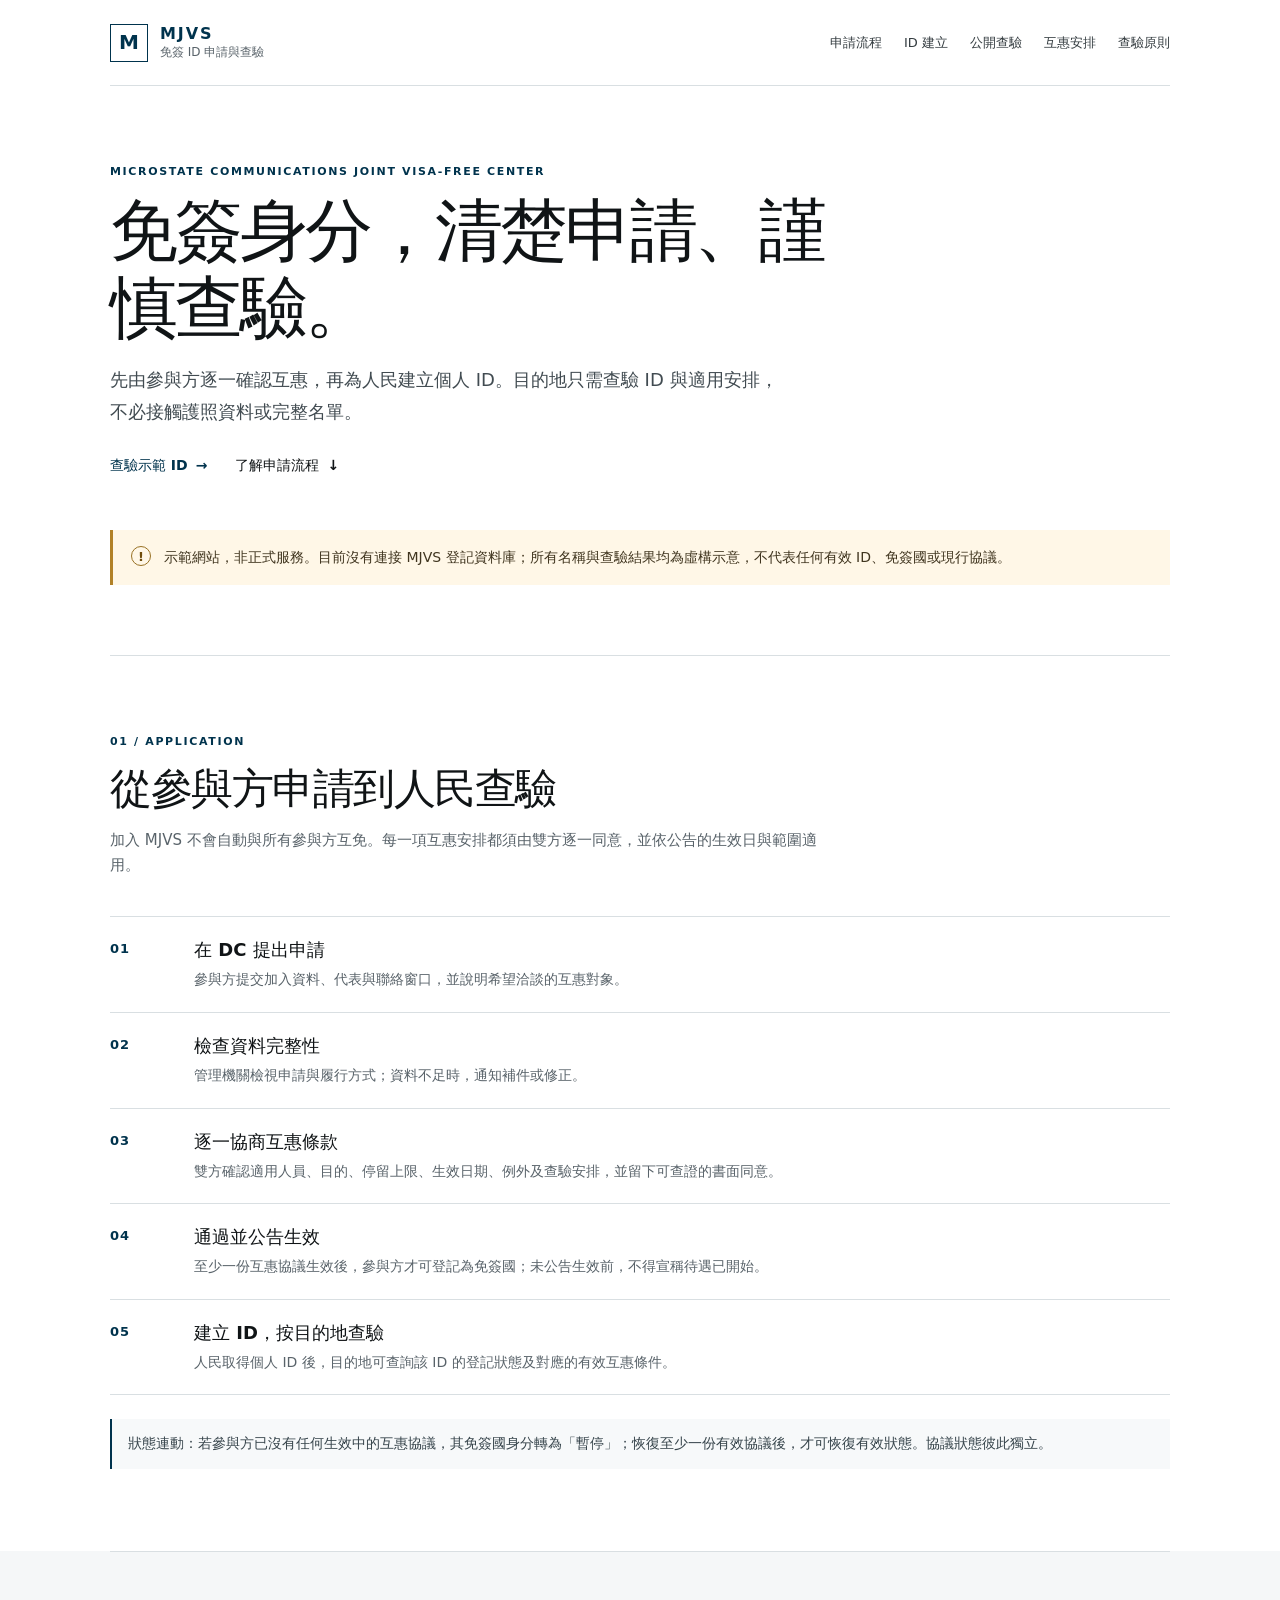
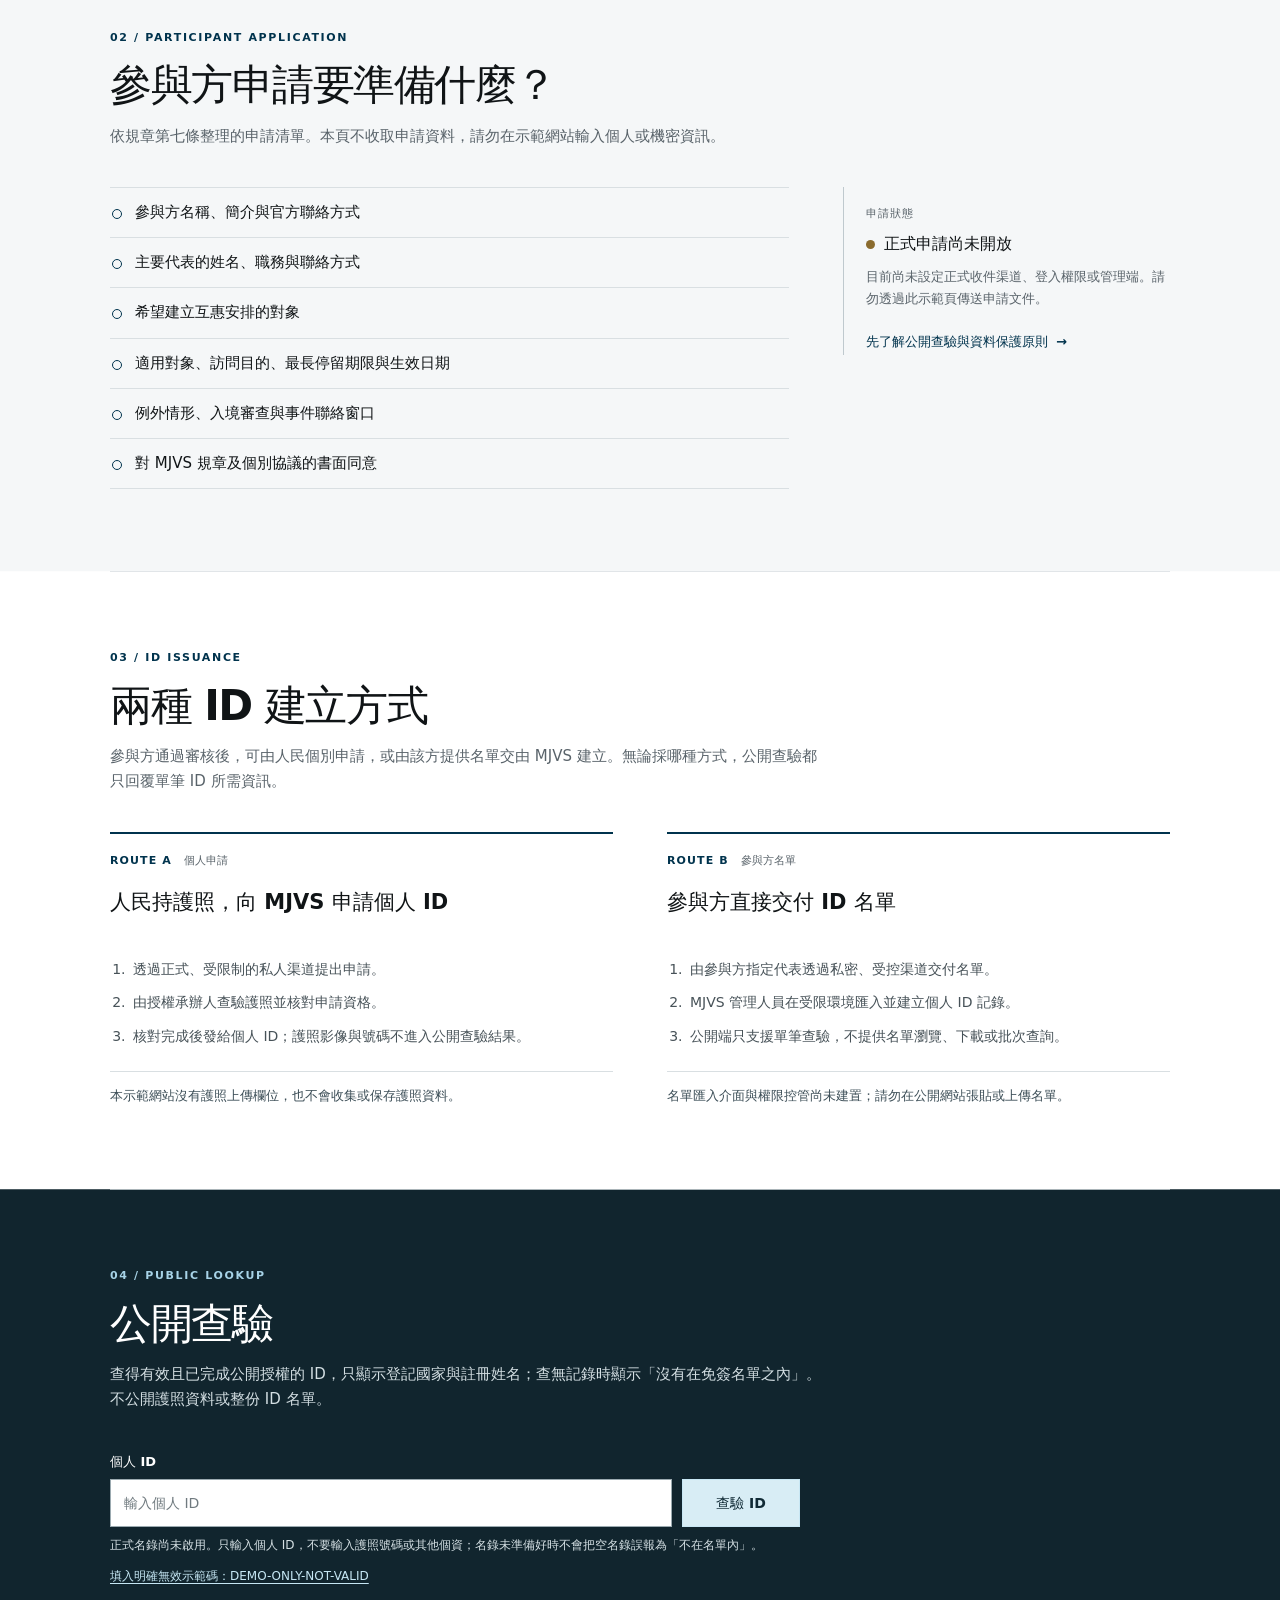
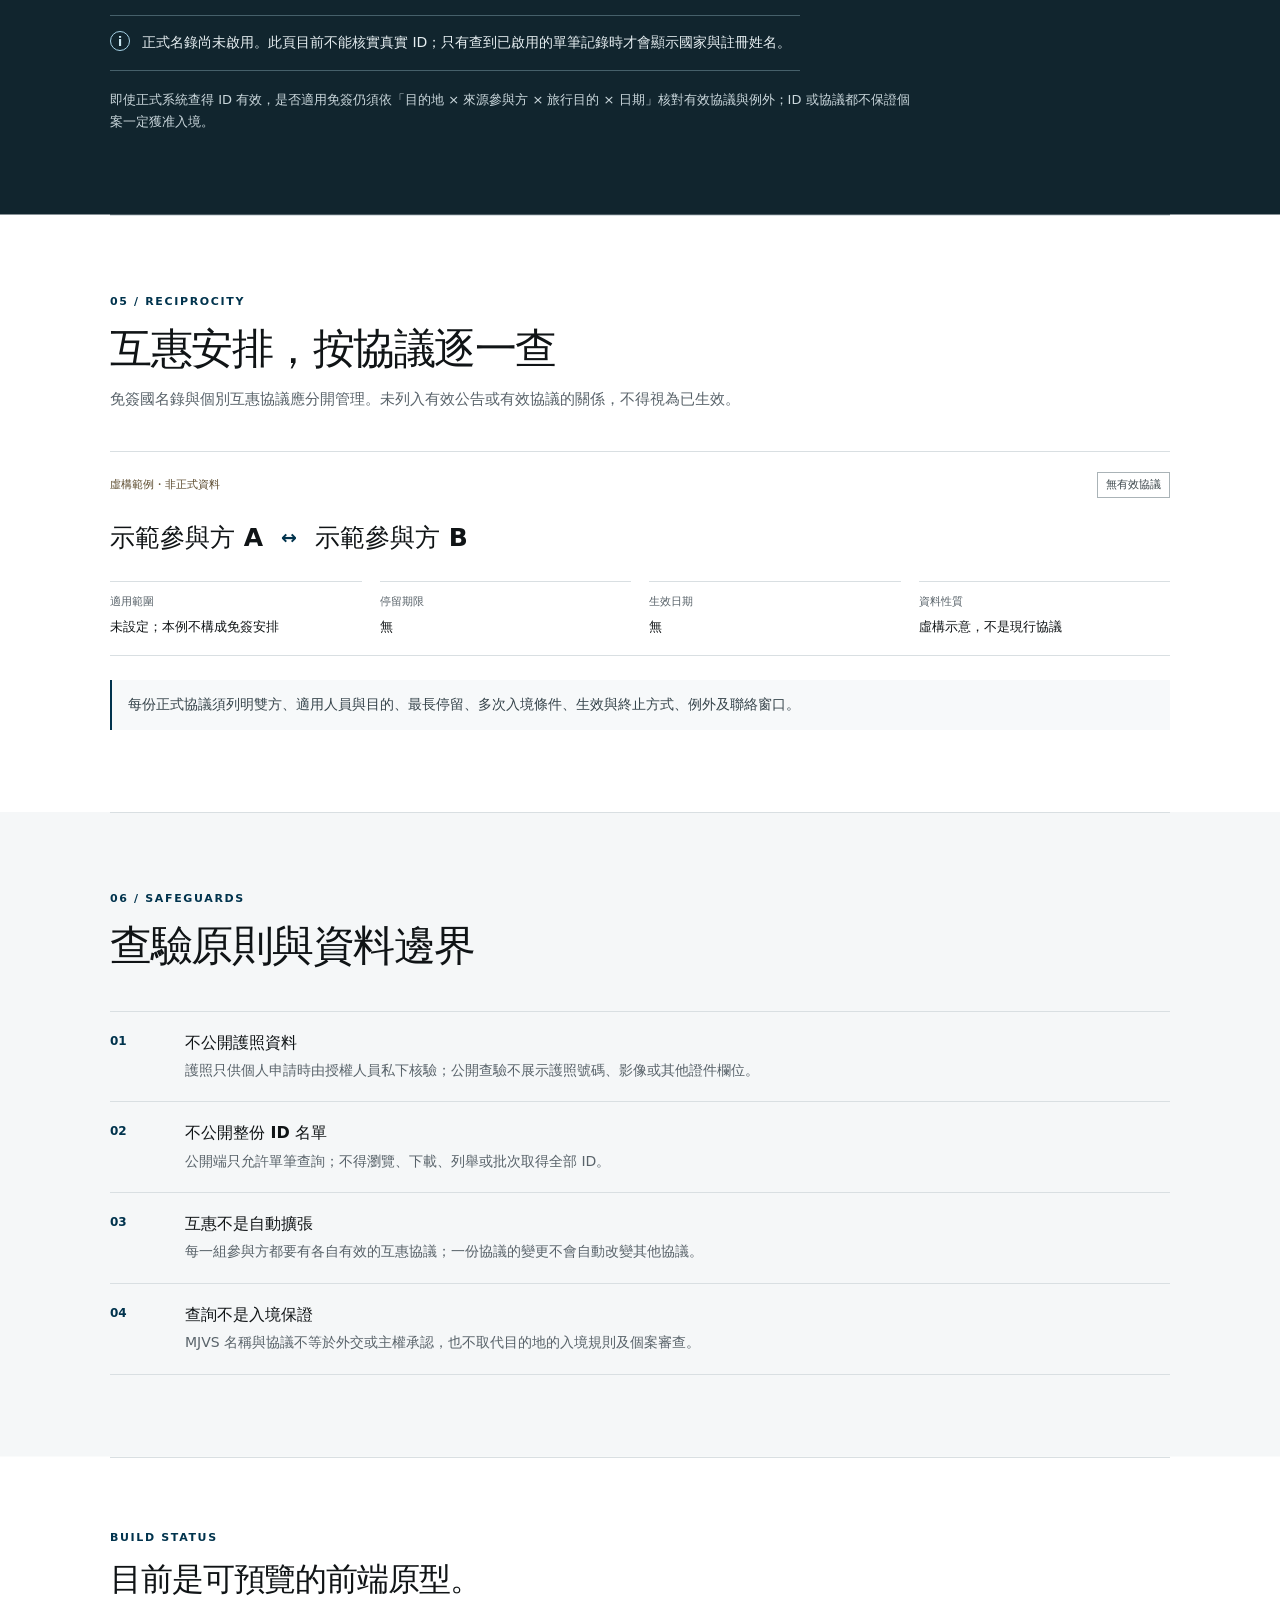
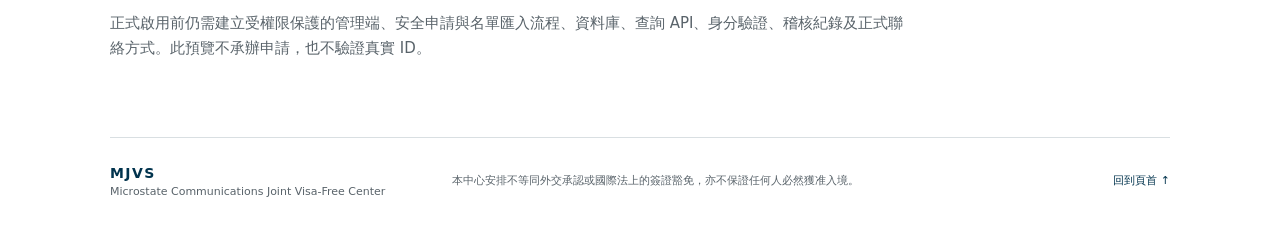
==== site/index.html @ 46bd0b62 "Add secure single-ID lookup scaffolding" ====
<!doctype html>
<html lang="zh-Hant">
<head>
  <meta charset="utf-8">
  <meta name="viewport" content="width=device-width, initial-scale=1">
  <meta name="theme-color" content="#00334d">
  <meta name="description" content="MJVS 免簽 ID 申請與查驗入口：說明參與方互惠申請、ID 發放及公開查驗流程。">
  <title>MJVS｜免簽 ID 申請與查驗</title>
  <link rel="icon" href="/favicon.svg" type="image/svg+xml">
  <link rel="stylesheet" href="/styles.css">
  <script src="/app.js" defer></script>
</head>
<body>
  <a class="skip-link" href="#main">跳至主要內容</a>
  <header class="site-header">
    <a class="brand" href="#top" aria-label="MJVS 免簽 ID 入口首頁">
      <span class="brand-mark" aria-hidden="true">M</span>
      <span class="brand-copy"><strong>MJVS</strong><small>免簽 ID 申請與查驗</small></span>
    </a>
    <nav class="site-nav" aria-label="主要導覽">
      <a href="#process">申請流程</a>
      <a href="#id-creation">ID 建立</a>
      <a href="#verify">公開查驗</a>
      <a href="#arrangements">互惠安排</a>
      <a href="#rules">查驗原則</a>
    </nav>
  </header>

  <main id="main">
    <section class="hero section-wrap" id="top" aria-labelledby="hero-title">
      <p class="eyebrow">MICROSTATE COMMUNICATIONS JOINT VISA-FREE CENTER</p>
      <h1 id="hero-title">免簽身分，<br class="mobile-break">清楚申請、謹慎查驗。</h1>
      <p class="hero-lede">先由參與方逐一確認互惠，再為人民建立個人 ID。目的地只需查驗 ID 與適用安排，不必接觸護照資料或完整名單。</p>
      <div class="hero-actions">
        <a class="text-link link-primary" href="#verify">查驗示範 ID <span aria-hidden="true">→</span></a>
        <a class="text-link" href="#process">了解申請流程 <span aria-hidden="true">↓</span></a>
      </div>
      <div class="notice notice-demo" role="note">
        <span class="notice-mark" aria-hidden="true">!</span>
        <p><strong>示範網站，非正式服務。</strong>目前沒有連接 MJVS 登記資料庫；所有名稱與查驗結果均為虛構示意，不代表任何有效 ID、免簽國或現行協議。</p>
      </div>
    </section>

    <section class="section-wrap section-block" id="process" aria-labelledby="process-title">
      <div class="section-heading">
        <p class="eyebrow">01 / APPLICATION</p>
        <h2 id="process-title">從參與方申請到人民查驗</h2>
        <p>加入 MJVS 不會自動與所有參與方互免。每一項互惠安排都須由雙方逐一同意，並依公告的生效日與範圍適用。</p>
      </div>
      <ol class="process-list">
        <li><span class="step-number">01</span><div><h3>在 DC 提出申請</h3><p>參與方提交加入資料、代表與聯絡窗口，並說明希望洽談的互惠對象。</p></div></li>
        <li><span class="step-number">02</span><div><h3>檢查資料完整性</h3><p>管理機關檢視申請與履行方式；資料不足時，通知補件或修正。</p></div></li>
        <li><span class="step-number">03</span><div><h3>逐一協商互惠條款</h3><p>雙方確認適用人員、目的、停留上限、生效日期、例外及查驗安排，並留下可查證的書面同意。</p></div></li>
        <li><span class="step-number">04</span><div><h3>通過並公告生效</h3><p>至少一份互惠協議生效後，參與方才可登記為免簽國；未公告生效前，不得宣稱待遇已開始。</p></div></li>
        <li><span class="step-number">05</span><div><h3>建立 ID，按目的地查驗</h3><p>人民取得個人 ID 後，目的地可查詢該 ID 的登記狀態及對應的有效互惠條件。</p></div></li>
      </ol>
      <p class="inline-note"><strong>狀態連動：</strong>若參與方已沒有任何生效中的互惠協議，其免簽國身分轉為「暫停」；恢復至少一份有效協議後，才可恢復有效狀態。協議狀態彼此獨立。</p>
    </section>

    <section class="section-wrap section-block section-tint" id="application" aria-labelledby="application-title">
      <div class="section-heading">
        <p class="eyebrow">02 / PARTICIPANT APPLICATION</p>
        <h2 id="application-title">參與方申請要準備什麼？</h2>
        <p>依規章第七條整理的申請清單。本頁不收取申請資料，請勿在示範網站輸入個人或機密資訊。</p>
      </div>
      <div class="application-grid">
        <ul class="checklist">
          <li>參與方名稱、簡介與官方聯絡方式</li>
          <li>主要代表的姓名、職務與聯絡方式</li>
          <li>希望建立互惠安排的對象</li>
          <li>適用對象、訪問目的、最長停留期限與生效日期</li>
          <li>例外情形、入境審查與事件聯絡窗口</li>
          <li>對 MJVS 規章及個別協議的書面同意</li>
        </ul>
        <aside class="application-aside">
          <p class="mini-label">申請狀態</p>
          <p class="status-line"><span class="status-dot" aria-hidden="true"></span>正式申請尚未開放</p>
          <p>目前尚未設定正式收件渠道、登入權限或管理端。請勿透過此示範頁傳送申請文件。</p>
          <a class="subtle-link" href="#rules">先了解公開查驗與資料保護原則 <span aria-hidden="true">→</span></a>
        </aside>
      </div>
    </section>

    <section class="section-wrap section-block" id="id-creation" aria-labelledby="id-title">
      <div class="section-heading">
        <p class="eyebrow">03 / ID ISSUANCE</p>
        <h2 id="id-title">兩種 ID 建立方式</h2>
        <p>參與方通過審核後，可由人民個別申請，或由該方提供名單交由 MJVS 建立。無論採哪種方式，公開查驗都只回覆單筆 ID 所需資訊。</p>
      </div>
      <div class="routes">
        <article class="route-item">
          <p class="route-kicker">ROUTE A <span>個人申請</span></p>
          <h3>人民持護照，向 MJVS 申請個人 ID</h3>
          <ol class="compact-steps">
            <li>透過正式、受限制的私人渠道提出申請。</li>
            <li>由授權承辦人查驗護照並核對申請資格。</li>
            <li>核對完成後發給個人 ID；護照影像與號碼不進入公開查驗結果。</li>
          </ol>
          <p class="route-safeguard">本示範網站沒有護照上傳欄位，也不會收集或保存護照資料。</p>
        </article>
        <article class="route-item">
          <p class="route-kicker">ROUTE B <span>參與方名單</span></p>
          <h3>參與方直接交付 ID 名單</h3>
          <ol class="compact-steps">
            <li>由參與方指定代表透過私密、受控渠道交付名單。</li>
            <li>MJVS 管理人員在受限環境匯入並建立個人 ID 記錄。</li>
            <li>公開端只支援單筆查驗，不提供名單瀏覽、下載或批次查詢。</li>
          </ol>
          <p class="route-safeguard">名單匯入介面與權限控管尚未建置；請勿在公開網站張貼或上傳名單。</p>
        </article>
      </div>
    </section>

    <section class="section-wrap section-block section-dark" id="verify" aria-labelledby="verify-title">
      <div class="section-heading">
        <p class="eyebrow">04 / PUBLIC LOOKUP</p>
        <h2 id="verify-title">公開查驗</h2>
        <p>查得有效且已完成公開授權的 ID，只顯示登記國家與註冊姓名；查無記錄時顯示「沒有在免簽名單之內」。不公開護照資料或整份 ID 名單。</p>
      </div>
      <div class="lookup-form" role="search" aria-label="MJVS ID 單筆查驗">
        <label for="id-number">個人 ID</label>
        <div class="lookup-row">
          <input id="id-number" name="id-number" type="text" autocomplete="off" autocapitalize="characters" spellcheck="false" maxlength="128" placeholder="輸入個人 ID" aria-describedby="lookup-help">
          <button class="button-plain" type="button" id="lookup-button">查驗 ID</button>
        </div>
        <p class="field-help" id="lookup-help">正式名錄尚未啟用。只輸入個人 ID，不要輸入護照號碼或其他個資；名錄未準備好時不會把空名錄誤報為「不在名單內」。</p>
        <button class="example-button" type="button" id="fill-example">填入明確無效示範碼：DEMO-ONLY-NOT-VALID</button>
      </div>
      <div class="lookup-result" id="lookup-result" role="status" aria-live="polite" aria-atomic="true">
        <span class="result-mark" aria-hidden="true">i</span>
        <p>正式名錄尚未啟用。此頁目前不能核實真實 ID；只有查到已啟用的單筆記錄時才會顯示國家與註冊姓名。</p>
      </div>
      <p class="lookup-disclaimer">即使正式系統查得 ID 有效，是否適用免簽仍須依「目的地 × 來源參與方 × 旅行目的 × 日期」核對有效協議與例外；ID 或協議都不保證個案一定獲准入境。</p>
    </section>

    <section class="section-wrap section-block" id="arrangements" aria-labelledby="arrangements-title">
      <div class="section-heading">
        <p class="eyebrow">05 / RECIPROCITY</p>
        <h2 id="arrangements-title">互惠安排，按協議逐一查</h2>
        <p>免簽國名錄與個別互惠協議應分開管理。未列入有效公告或有效協議的關係，不得視為已生效。</p>
      </div>
      <div class="arrangement-demo">
        <div class="arrangement-heading"><span class="demo-tag">虛構範例・非正式資料</span><span class="arrangement-state">無有效協議</span></div>
        <div class="arrangement-pair"><span>示範參與方 A</span><span class="pair-arrow" aria-hidden="true">↔</span><span>示範參與方 B</span></div>
        <dl class="arrangement-details">
          <div><dt>適用範圍</dt><dd>未設定；本例不構成免簽安排</dd></div>
          <div><dt>停留期限</dt><dd>無</dd></div>
          <div><dt>生效日期</dt><dd>無</dd></div>
          <div><dt>資料性質</dt><dd>虛構示意，不是現行協議</dd></div>
        </dl>
      </div>
      <p class="inline-note">每份正式協議須列明雙方、適用人員與目的、最長停留、多次入境條件、生效與終止方式、例外及聯絡窗口。</p>
    </section>

    <section class="section-wrap section-block section-tint" id="rules" aria-labelledby="rules-title">
      <div class="section-heading">
        <p class="eyebrow">06 / SAFEGUARDS</p>
        <h2 id="rules-title">查驗原則與資料邊界</h2>
      </div>
      <div class="principles-list">
        <article><span>01</span><div><h3>不公開護照資料</h3><p>護照只供個人申請時由授權人員私下核驗；公開查驗不展示護照號碼、影像或其他證件欄位。</p></div></article>
        <article><span>02</span><div><h3>不公開整份 ID 名單</h3><p>公開端只允許單筆查詢；不得瀏覽、下載、列舉或批次取得全部 ID。</p></div></article>
        <article><span>03</span><div><h3>互惠不是自動擴張</h3><p>每一組參與方都要有各自有效的互惠協議；一份協議的變更不會自動改變其他協議。</p></div></article>
        <article><span>04</span><div><h3>查詢不是入境保證</h3><p>MJVS 名稱與協議不等於外交或主權承認，也不取代目的地的入境規則及個案審查。</p></div></article>
      </div>
    </section>

    <section class="section-wrap closing-note" aria-label="網站狀態說明">
      <p class="eyebrow">BUILD STATUS</p>
      <h2>目前是可預覽的前端原型。</h2>
      <p>正式啟用前仍需建立受權限保護的管理端、安全申請與名單匯入流程、資料庫、查詢 API、身分驗證、稽核紀錄及正式聯絡方式。此預覽不承辦申請，也不驗證真實 ID。</p>
    </section>
  </main>

  <footer class="site-footer">
    <div><strong>MJVS</strong><span>Microstate Communications Joint Visa-Free Center</span></div>
    <p>本中心安排不等同外交承認或國際法上的簽證豁免，亦不保證任何人必然獲准入境。</p>
    <a href="#top">回到頁首 ↑</a>
  </footer>
</body>
</html>
---- styles.css ----
:root {
  color-scheme: light;
  --ink: #101416;
  --muted: #59636a;
  --line: #d9dfe2;
  --paper: #fff;
  --wash: #f5f7f8;
  --accent: #00334d;
  --accent-soft: #e7f0f4;
  --warn: #75500b;
  --warn-bg: #fff7e7;
  --content: 1060px;
  font-family: Inter, ui-sans-serif, system-ui, -apple-system, BlinkMacSystemFont, "Segoe UI", sans-serif;
  font-synthesis: none;
  text-rendering: optimizeLegibility;
}

* { box-sizing: border-box; }
html { scroll-behavior: smooth; }
body { margin: 0; background: var(--paper); color: var(--ink); font-size: 16px; line-height: 1.68; }
a { color: inherit; }
button, input { font: inherit; }
button, a, input { -webkit-tap-highlight-color: transparent; }
:focus-visible { outline: 3px solid #16719a; outline-offset: 3px; }
.skip-link { position: absolute; z-index: 10; top: 8px; left: 8px; padding: 8px 12px; transform: translateY(-150%); background: #fff; color: var(--accent); }
.skip-link:focus { transform: translateY(0); }
.site-header { width: min(calc(100% - 48px), var(--content)); min-height: 86px; margin: 0 auto; display: flex; align-items: center; justify-content: space-between; gap: 28px; border-bottom: 1px solid var(--line); }
.brand { display: inline-flex; align-items: center; gap: 12px; text-decoration: none; flex: 0 0 auto; }
.brand-mark { width: 38px; height: 38px; display: grid; place-items: center; border: 1px solid var(--accent); color: var(--accent); font-size: 20px; font-weight: 700; }
.brand-copy { display: grid; line-height: 1.3; }
.brand-copy strong { letter-spacing: .12em; color: var(--accent); font-size: 16px; }
.brand-copy small { color: var(--muted); font-size: 12px; }
.site-nav { display: flex; align-items: center; justify-content: flex-end; gap: 22px; flex-wrap: wrap; }
.site-nav a { color: #343c40; font-size: 13px; text-decoration: none; white-space: nowrap; }
.site-nav a:hover, .subtle-link:hover, .text-link:hover { color: var(--accent); text-decoration: underline; text-underline-offset: 4px; }
.section-wrap { width: min(calc(100% - 48px), var(--content)); margin-right: auto; margin-left: auto; }
.hero { padding-top: 78px; padding-bottom: 70px; }
.eyebrow { margin: 0 0 14px; color: var(--accent); font-size: 11px; font-weight: 750; letter-spacing: .15em; line-height: 1.4; }
h1, h2, h3, p { margin-top: 0; }
h1 { max-width: 760px; margin-bottom: 18px; font-size: clamp(42px, 6.4vw, 68px); font-weight: 620; line-height: 1.12; letter-spacing: -.045em; }
.mobile-break { display: none; }
.hero-lede { max-width: 680px; margin-bottom: 26px; color: #414b51; font-size: 18px; line-height: 1.8; }
.hero-actions { display: flex; align-items: center; gap: 28px; margin: 0 0 52px; }
.text-link, .subtle-link { display: inline-flex; align-items: center; gap: 8px; font-size: 14px; font-weight: 580; text-decoration: none; }
.link-primary { color: var(--accent); }
.notice { display: flex; align-items: flex-start; gap: 13px; padding: 16px 18px; }
.notice-demo { border-left: 3px solid #b18128; background: var(--warn-bg); color: #40351f; }
.notice-mark { display: grid; width: 20px; height: 20px; flex: 0 0 20px; place-items: center; border: 1px solid #987124; border-radius: 50%; color: #704d0b; font-size: 13px; font-weight: 700; line-height: 1; }
.notice p { max-width: 900px; margin: 0; font-size: 14px; line-height: 1.65; }
.section-block { padding-top: 78px; padding-bottom: 82px; border-top: 1px solid var(--line); }
.section-heading { max-width: 720px; margin-bottom: 38px; }
.section-heading h2, .closing-note h2 { margin-bottom: 12px; font-size: clamp(29px, 4vw, 42px); font-weight: 610; letter-spacing: -.035em; line-height: 1.25; }
.section-heading > p:not(.eyebrow), .closing-note > p:not(.eyebrow) { margin-bottom: 0; color: var(--muted); font-size: 15px; }
.process-list { list-style: none; margin: 0; padding: 0; border-top: 1px solid var(--line); }
.process-list li { display: grid; grid-template-columns: 68px 1fr; gap: 16px; padding: 20px 0; border-bottom: 1px solid var(--line); }
.step-number { padding-top: 1px; color: var(--accent); font-size: 13px; font-weight: 750; letter-spacing: .08em; }
.process-list h3, .route-item h3, .principles-list h3 { margin: 0 0 5px; font-size: 18px; font-weight: 620; line-height: 1.45; }
.process-list p, .principles-list p { margin: 0; color: var(--muted); font-size: 14px; }
.inline-note { margin: 24px 0 0; padding: 13px 16px; border-left: 2px solid var(--accent); background: #f7f9fa; color: #36444b; font-size: 14px; }
.section-tint { background: var(--wash); box-shadow: 0 0 0 100vmax var(--wash); clip-path: inset(0 -100vmax); }
.application-grid { display: grid; grid-template-columns: minmax(0, 1.35fr) minmax(250px, .65fr); gap: 54px; align-items: start; }
.checklist { list-style: none; margin: 0; padding: 0; }
.checklist li { position: relative; padding: 12px 0 12px 25px; border-bottom: 1px solid var(--line); font-size: 15px; }
.checklist li:first-child { border-top: 1px solid var(--line); }
.checklist li::before { content: ""; position: absolute; top: 21px; left: 2px; width: 8px; height: 8px; border: 1.5px solid var(--accent); border-radius: 50%; }
.application-aside { padding: 18px 0 0 22px; border-left: 1px solid #bfc9ce; }
.mini-label { margin: 0 0 8px; color: var(--muted); font-size: 11px; font-weight: 700; letter-spacing: .1em; text-transform: uppercase; }
.status-line { display: flex; align-items: center; gap: 9px; margin: 0 0 8px; font-size: 16px; font-weight: 650; }
.status-dot { width: 9px; height: 9px; border-radius: 50%; background: #8a6b2e; }
.application-aside > p:not(.mini-label):not(.status-line) { margin-bottom: 18px; color: var(--muted); font-size: 13px; }
.subtle-link { color: var(--accent); font-size: 13px; }
.routes { display: grid; grid-template-columns: 1fr 1fr; gap: 54px; }
.route-item { padding-top: 18px; border-top: 2px solid var(--accent); }
.route-kicker { display: flex; align-items: center; gap: 12px; margin-bottom: 16px; color: var(--accent); font-size: 11px; font-weight: 750; letter-spacing: .1em; }
.route-kicker span { color: var(--muted); font-weight: 550; letter-spacing: 0; }
.route-item h3 { max-width: 430px; min-height: 54px; margin-bottom: 12px; font-size: 21px; }
.compact-steps { margin: 0; padding: 0 0 0 20px; color: #475258; font-size: 14px; }
.compact-steps li { padding: 5px 0 5px 3px; }
.route-safeguard { margin: 18px 0 0; padding-top: 13px; border-top: 1px solid var(--line); color: #3c4e57; font-size: 13px; }
.section-dark { background: #11252e; box-shadow: 0 0 0 100vmax #11252e; clip-path: inset(0 -100vmax); color: #fff; }
.section-dark .eyebrow { color: #a7d3e7; }
.section-dark .section-heading > p:not(.eyebrow) { color: #d4dfe3; }
.lookup-form { max-width: 690px; }
.lookup-form label { display: block; margin-bottom: 7px; font-size: 13px; font-weight: 650; }
.lookup-row { display: flex; gap: 10px; }
.lookup-row input { width: 100%; min-width: 0; min-height: 48px; padding: 10px 13px; border: 1px solid #9baab0; border-radius: 0; background: #fff; color: var(--ink); font-size: 14px; }
.lookup-row input::placeholder { color: #707a7f; }
.button-plain { min-width: 118px; padding: 9px 15px; border: 1px solid #c8e7f4; border-radius: 0; background: #d8edf5; color: #102a35; cursor: pointer; font-size: 14px; font-weight: 650; }
.button-plain:hover { background: #fff; }
.field-help { margin: 8px 0 7px; color: #d5e0e4; font-size: 12px; }
.example-button { padding: 0; border: 0; background: none; color: #c6e7f4; cursor: pointer; font-size: 12px; text-decoration: underline; text-underline-offset: 3px; }
.example-button:hover { color: #fff; }
.lookup-result { display: flex; gap: 12px; max-width: 690px; margin-top: 26px; padding: 15px 0; border-top: 1px solid #46606a; border-bottom: 1px solid #46606a; }
.result-mark { display: grid; width: 20px; height: 20px; flex: 0 0 20px; place-items: center; border: 1px solid #a7d3e7; border-radius: 50%; color: #c9e6f1; font-size: 12px; font-weight: 700; }
.lookup-result p { margin: 0; color: #e6eef1; font-size: 14px; }
.lookup-result.is-example { align-items: flex-start; }
.lookup-result.is-example .result-mark { color: #ffe4a5; border-color: #ffe4a5; }
.lookup-disclaimer { max-width: 810px; margin: 18px 0 0; color: #cad7dc; font-size: 13px; }
.arrangement-demo { padding: 20px 0 18px; border-top: 1px solid var(--line); border-bottom: 1px solid var(--line); }
.arrangement-heading { display: flex; align-items: center; justify-content: space-between; gap: 14px; margin-bottom: 19px; }
.demo-tag { color: #5b4a2d; font-size: 11px; font-weight: 700; }
.arrangement-state { padding: 3px 8px; border: 1px solid #aab3b7; color: #3e494e; font-size: 11px; }
.arrangement-pair { display: flex; align-items: center; gap: 18px; margin: 0 0 22px; font-size: clamp(18px, 2.7vw, 25px); font-weight: 600; }
.pair-arrow { color: var(--accent); font-size: 19px; }
.arrangement-details { display: grid; grid-template-columns: repeat(4, 1fr); gap: 18px; margin: 0; }
.arrangement-details div { padding-top: 11px; border-top: 1px solid var(--line); }
.arrangement-details dt { margin-bottom: 4px; color: var(--muted); font-size: 11px; }
.arrangement-details dd { margin: 0; font-size: 13px; }
.principles-list { border-top: 1px solid var(--line); }
.principles-list article { display: grid; grid-template-columns: 60px 1fr; gap: 15px; padding: 19px 0; border-bottom: 1px solid var(--line); }
.principles-list article > span { color: var(--accent); font-size: 12px; font-weight: 750; }
.principles-list h3 { font-size: 16px; }
.closing-note { padding-top: 72px; padding-bottom: 76px; border-top: 1px solid var(--line); }
.closing-note h2 { max-width: 600px; font-size: 32px; }
.closing-note > p:not(.eyebrow) { max-width: 800px; }
.site-footer { display: grid; grid-template-columns: 1fr 2fr auto; align-items: center; gap: 22px; width: min(calc(100% - 48px), var(--content)); margin: 0 auto; padding: 25px 0 32px; border-top: 1px solid var(--line); color: var(--muted); }
.site-footer > div { display: grid; line-height: 1.45; }
.site-footer > div strong { color: var(--accent); font-size: 14px; letter-spacing: .1em; }
.site-footer > div span, .site-footer p, .site-footer > a { font-size: 11px; }
.site-footer p { margin: 0; }
.site-footer > a { color: var(--accent); text-decoration: none; white-space: nowrap; }

@media (max-width: 780px) {
  .site-header { width: min(calc(100% - 36px), var(--content)); min-height: auto; align-items: flex-start; flex-direction: column; gap: 16px; padding: 18px 0 13px; }
  .site-nav { width: 100%; justify-content: flex-start; flex-wrap: nowrap; gap: 20px; overflow-x: auto; padding: 0 0 4px; scrollbar-width: thin; }
  .site-nav a { font-size: 12px; }
  .section-wrap { width: min(calc(100% - 36px), var(--content)); }
  .hero { padding-top: 58px; padding-bottom: 52px; }
  .hero-lede { font-size: 16px; }
  .hero-actions { flex-wrap: wrap; gap: 18px 24px; margin-bottom: 36px; }
  .section-block { padding-top: 57px; padding-bottom: 60px; }
  .section-heading { margin-bottom: 29px; }
  .application-grid { grid-template-columns: 1fr; gap: 30px; }
  .application-aside { padding: 2px 0 0 15px; }
  .routes { grid-template-columns: 1fr; gap: 34px; }
  .route-item h3 { min-height: 0; }
  .arrangement-details { grid-template-columns: 1fr 1fr; }
  .site-footer { width: min(calc(100% - 36px), var(--content)); grid-template-columns: 1fr auto; }
  .site-footer p { grid-column: 1 / -1; grid-row: 2; }
}
@media (max-width: 480px) {
  body { font-size: 15px; }
  .section-wrap, .site-header, .site-footer { width: calc(100% - 32px); }
  .hero { padding-top: 45px; }
  h1 { font-size: 43px; }
  .mobile-break { display: initial; }
  .notice { padding: 13px 12px; }
  .notice p { font-size: 13px; }
  .process-list li { grid-template-columns: 42px 1fr; gap: 9px; }
  .process-list h3 { font-size: 16px; }
  .process-list p { font-size: 13px; }
  .lookup-row { align-items: stretch; flex-direction: column; }
  .button-plain { min-height: 45px; }
  .arrangement-pair { gap: 10px; font-size: 18px; }
  .arrangement-details { gap: 14px; }
  .principles-list article { grid-template-columns: 38px 1fr; gap: 8px; }
  .site-footer { grid-template-columns: 1fr; gap: 13px; }
  .site-footer p { grid-column: auto; grid-row: auto; }
}

@media (prefers-reduced-motion: reduce) {
  html { scroll-behavior: auto; }
  *, *::before, *::after { animation-duration: .01ms !important; transition-duration: .01ms !important; }
}
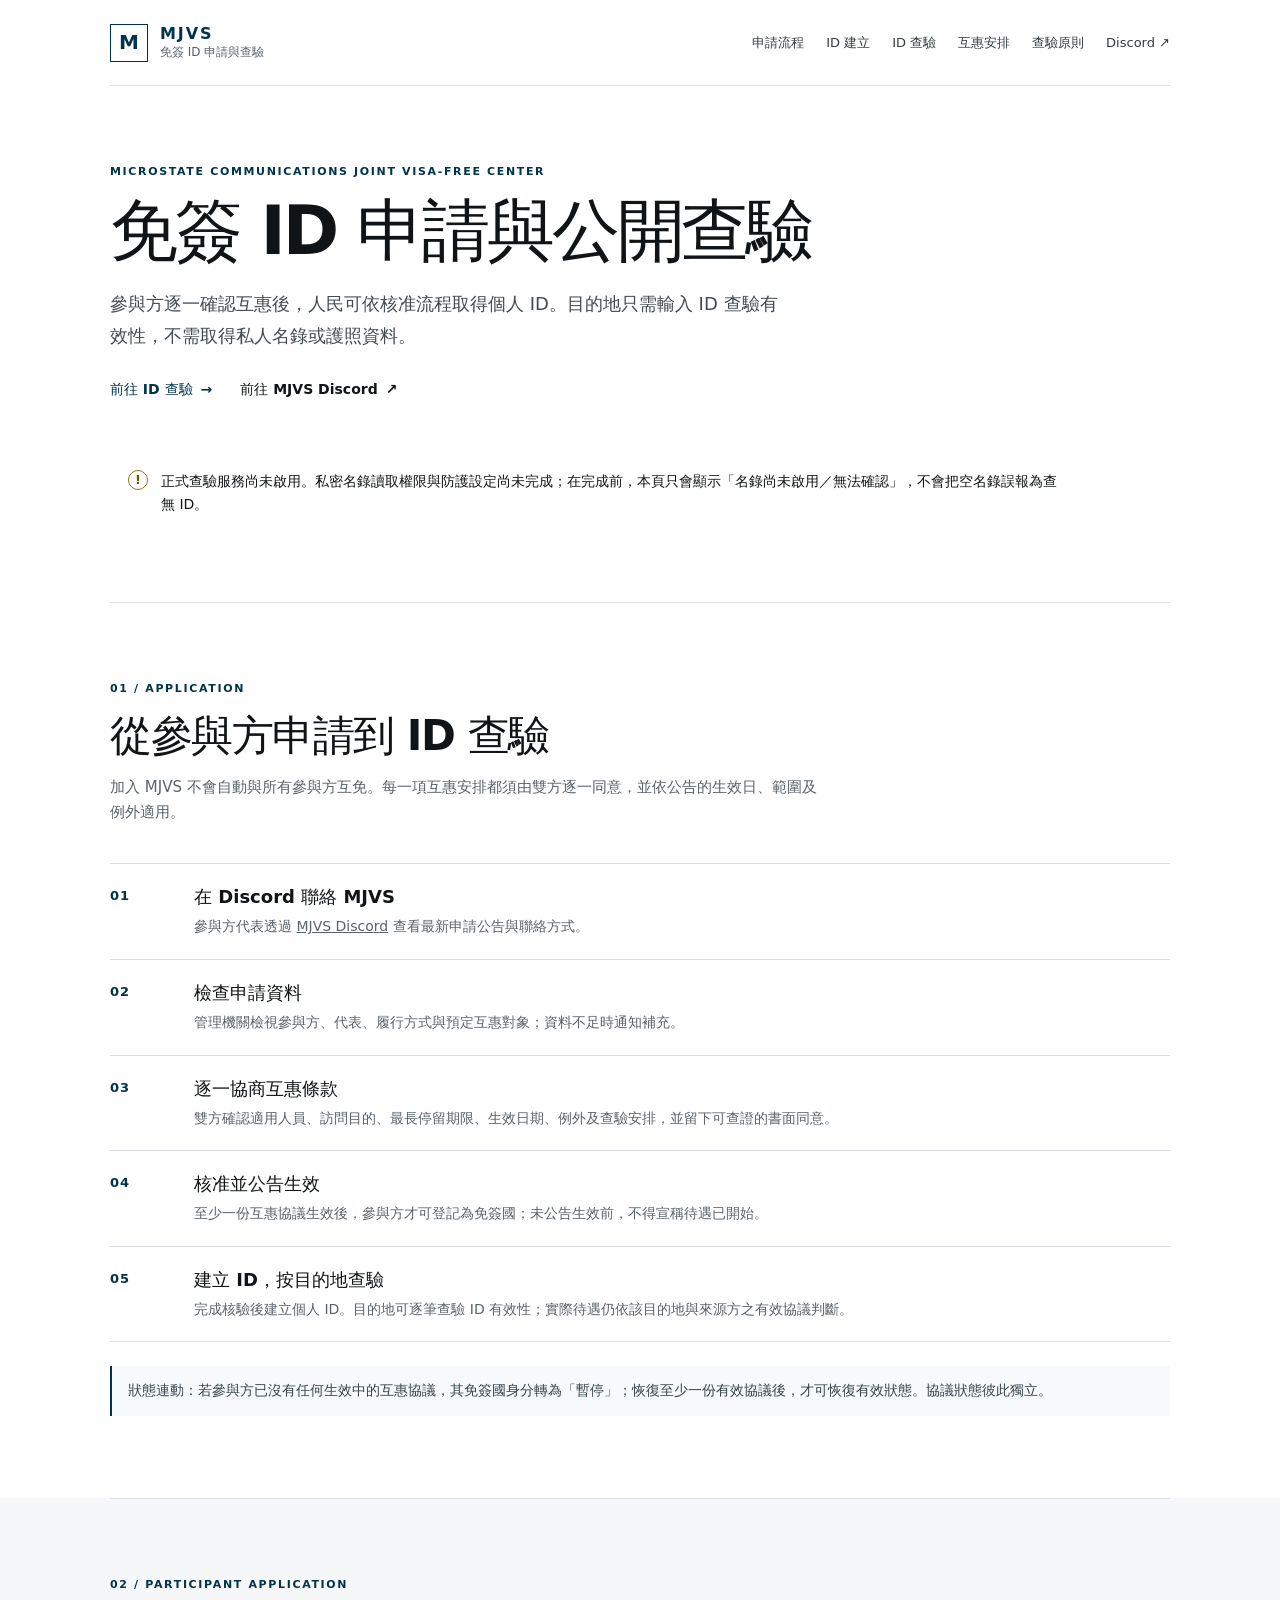
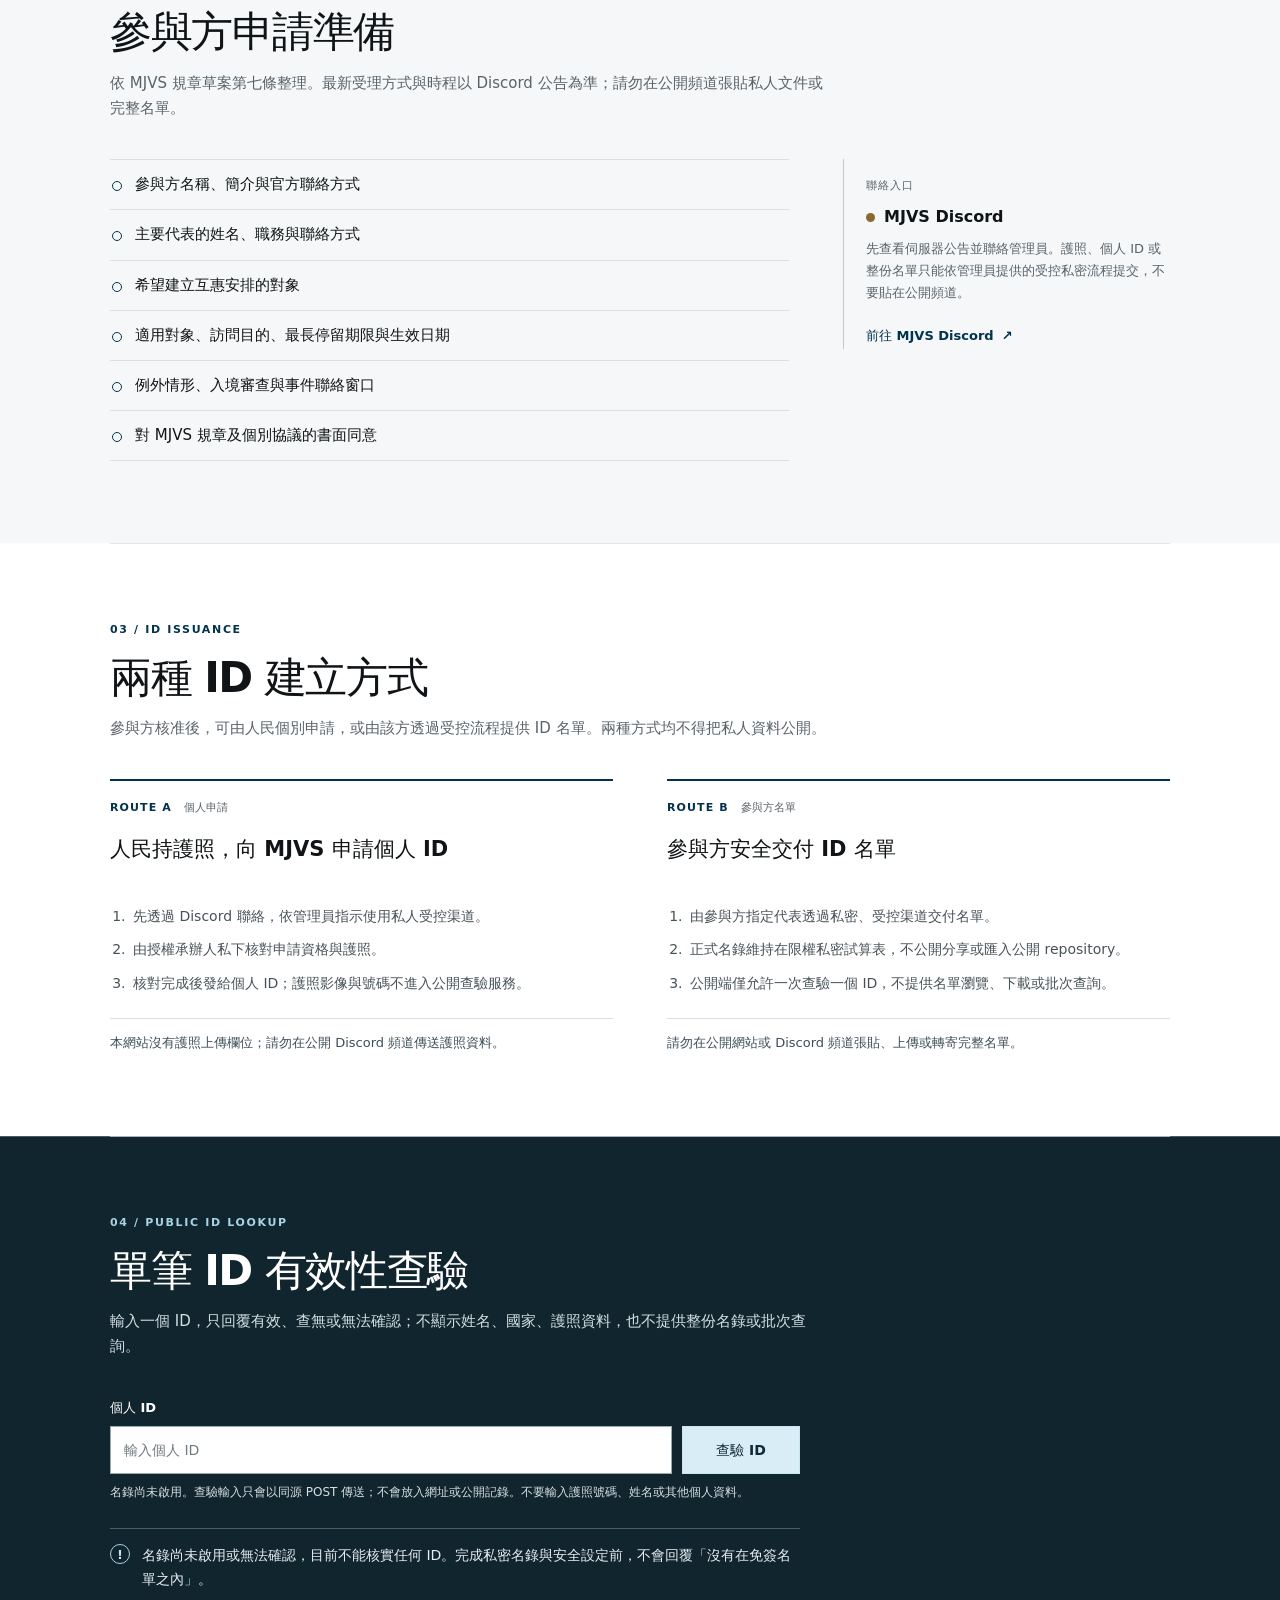
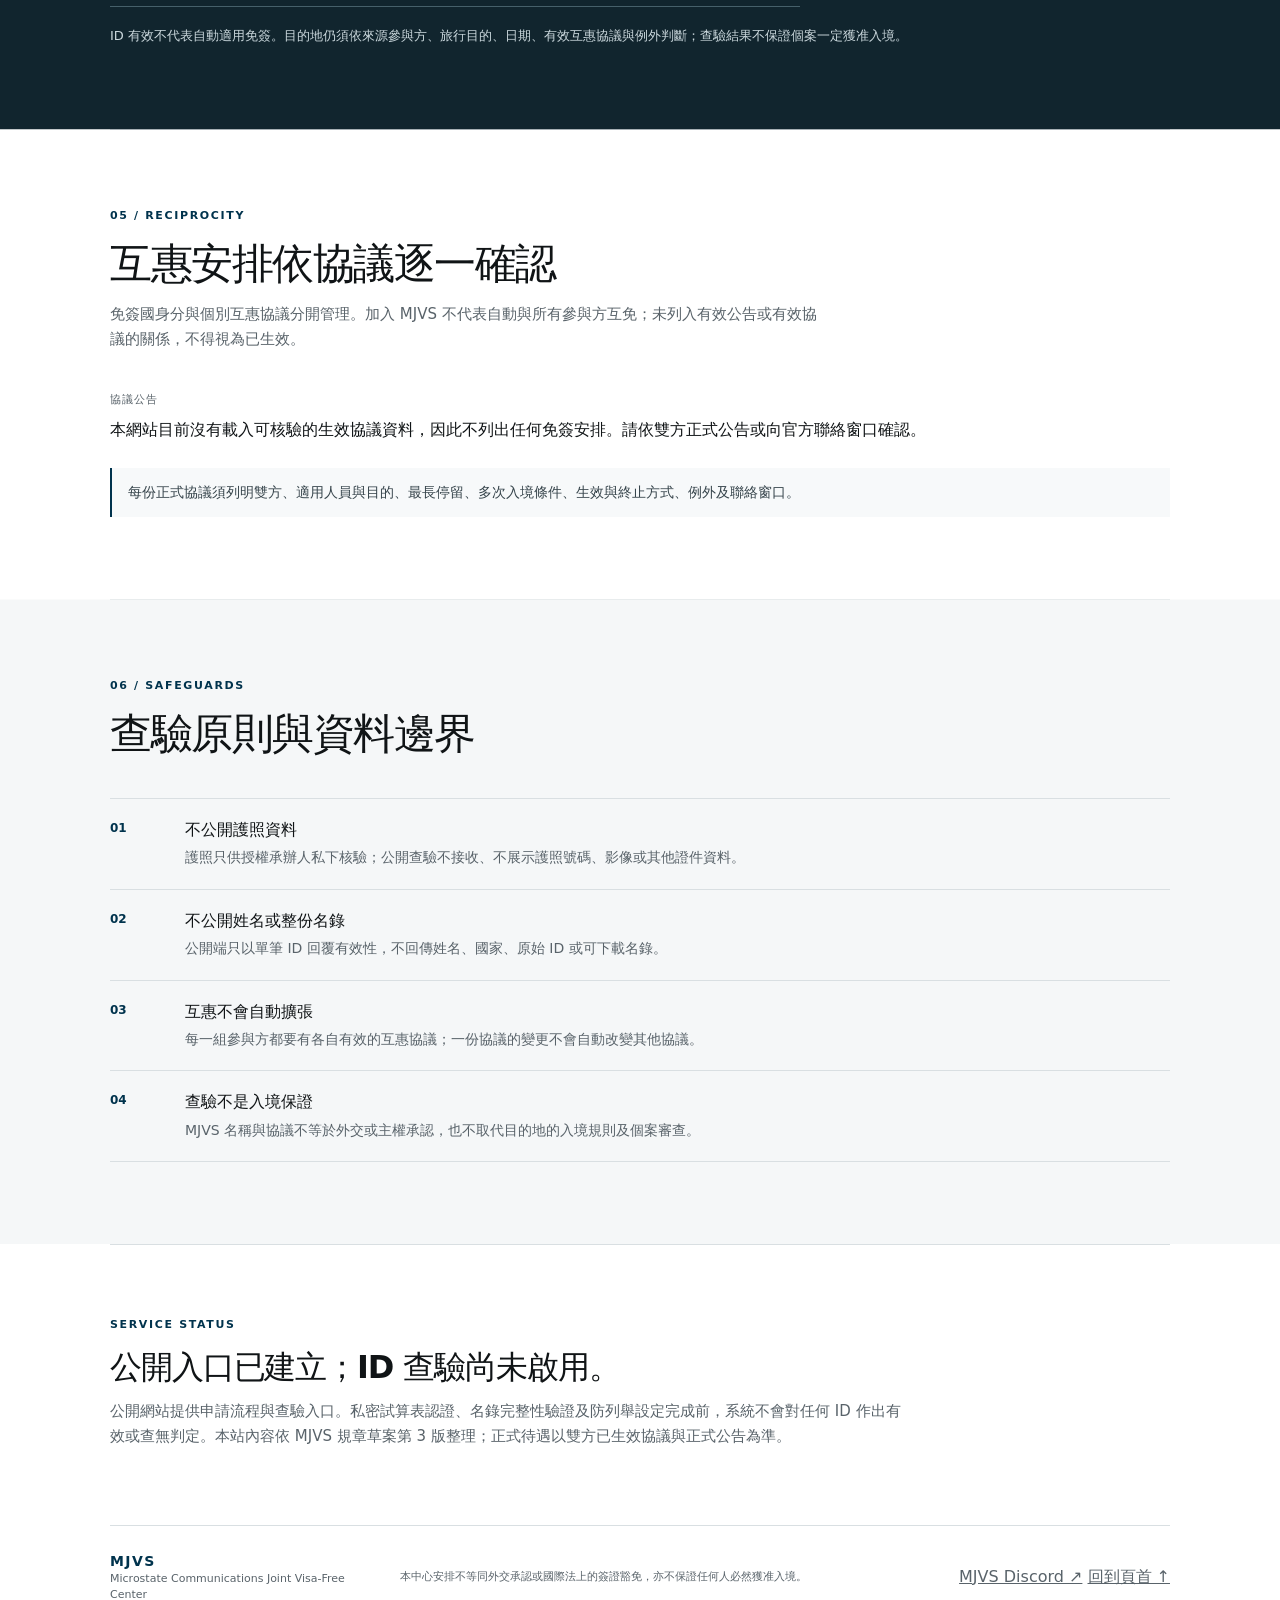
==== commit dd9b343f: "Publish ID-only portal and private-sheet lookup scaffold" ====
--- a/site/index.html
+++ b/site/index.html
@@ -4,8 +4,8 @@
   <meta charset="utf-8">
   <meta name="viewport" content="width=device-width, initial-scale=1">
   <meta name="theme-color" content="#00334d">
-  <meta name="description" content="MJVS 免簽 ID 申請與查驗入口：說明參與方互惠申請、ID 發放及公開查驗流程。">
-  <title>MJVS｜免簽 ID 申請與查驗</title>
+  <meta name="description" content="聯合微國家免簽中心（MJVS）公開入口：參與方互惠申請、ID 發放流程與單筆 ID 有效性查驗。">
+  <title>MJVS｜免簽 ID 申請與查驗入口</title>
   <link rel="icon" href="/favicon.svg" type="image/svg+xml">
   <link rel="stylesheet" href="/styles.css">
   <script src="/app.js" defer></script>
@@ -20,39 +20,40 @@
     <nav class="site-nav" aria-label="主要導覽">
       <a href="#process">申請流程</a>
       <a href="#id-creation">ID 建立</a>
-      <a href="#verify">公開查驗</a>
+      <a href="#verify">ID 查驗</a>
       <a href="#arrangements">互惠安排</a>
       <a href="#rules">查驗原則</a>
+      <a href="https://discord.gg/upPuxDWxUT" target="_blank" rel="noopener noreferrer">Discord ↗</a>
     </nav>
   </header>
 
   <main id="main">
     <section class="hero section-wrap" id="top" aria-labelledby="hero-title">
       <p class="eyebrow">MICROSTATE COMMUNICATIONS JOINT VISA-FREE CENTER</p>
-      <h1 id="hero-title">免簽身分，<br class="mobile-break">清楚申請、謹慎查驗。</h1>
-      <p class="hero-lede">先由參與方逐一確認互惠，再為人民建立個人 ID。目的地只需查驗 ID 與適用安排，不必接觸護照資料或完整名單。</p>
+      <h1 id="hero-title">免簽 ID 申請<br class="mobile-break">與公開查驗</h1>
+      <p class="hero-lede">參與方逐一確認互惠後，人民可依核准流程取得個人 ID。目的地只需輸入 ID 查驗有效性，不需取得私人名錄或護照資料。</p>
       <div class="hero-actions">
-        <a class="text-link link-primary" href="#verify">查驗示範 ID <span aria-hidden="true">→</span></a>
-        <a class="text-link" href="#process">了解申請流程 <span aria-hidden="true">↓</span></a>
+        <a class="text-link link-primary" href="#verify">前往 ID 查驗 <span aria-hidden="true">→</span></a>
+        <a class="text-link" href="https://discord.gg/upPuxDWxUT" target="_blank" rel="noopener noreferrer">前往 MJVS Discord <span aria-hidden="true">↗</span></a>
       </div>
-      <div class="notice notice-demo" role="note">
+      <div class="notice notice-status" role="status">
         <span class="notice-mark" aria-hidden="true">!</span>
-        <p><strong>示範網站，非正式服務。</strong>目前沒有連接 MJVS 登記資料庫；所有名稱與查驗結果均為虛構示意，不代表任何有效 ID、免簽國或現行協議。</p>
+        <p><strong>正式查驗服務尚未啟用。</strong>私密名錄讀取權限與防護設定尚未完成；在完成前，本頁只會顯示「名錄尚未啟用／無法確認」，不會把空名錄誤報為查無 ID。</p>
       </div>
     </section>
 
     <section class="section-wrap section-block" id="process" aria-labelledby="process-title">
       <div class="section-heading">
         <p class="eyebrow">01 / APPLICATION</p>
-        <h2 id="process-title">從參與方申請到人民查驗</h2>
-        <p>加入 MJVS 不會自動與所有參與方互免。每一項互惠安排都須由雙方逐一同意，並依公告的生效日與範圍適用。</p>
+        <h2 id="process-title">從參與方申請到 ID 查驗</h2>
+        <p>加入 MJVS 不會自動與所有參與方互免。每一項互惠安排都須由雙方逐一同意，並依公告的生效日、範圍及例外適用。</p>
       </div>
       <ol class="process-list">
-        <li><span class="step-number">01</span><div><h3>在 DC 提出申請</h3><p>參與方提交加入資料、代表與聯絡窗口，並說明希望洽談的互惠對象。</p></div></li>
-        <li><span class="step-number">02</span><div><h3>檢查資料完整性</h3><p>管理機關檢視申請與履行方式；資料不足時，通知補件或修正。</p></div></li>
-        <li><span class="step-number">03</span><div><h3>逐一協商互惠條款</h3><p>雙方確認適用人員、目的、停留上限、生效日期、例外及查驗安排，並留下可查證的書面同意。</p></div></li>
-        <li><span class="step-number">04</span><div><h3>通過並公告生效</h3><p>至少一份互惠協議生效後，參與方才可登記為免簽國；未公告生效前，不得宣稱待遇已開始。</p></div></li>
-        <li><span class="step-number">05</span><div><h3>建立 ID，按目的地查驗</h3><p>人民取得個人 ID 後，目的地可查詢該 ID 的登記狀態及對應的有效互惠條件。</p></div></li>
+        <li><span class="step-number">01</span><div><h3>在 Discord 聯絡 MJVS</h3><p>參與方代表透過 <a href="https://discord.gg/upPuxDWxUT" target="_blank" rel="noopener noreferrer">MJVS Discord</a> 查看最新申請公告與聯絡方式。</p></div></li>
+        <li><span class="step-number">02</span><div><h3>檢查申請資料</h3><p>管理機關檢視參與方、代表、履行方式與預定互惠對象；資料不足時通知補充。</p></div></li>
+        <li><span class="step-number">03</span><div><h3>逐一協商互惠條款</h3><p>雙方確認適用人員、訪問目的、最長停留期限、生效日期、例外及查驗安排，並留下可查證的書面同意。</p></div></li>
+        <li><span class="step-number">04</span><div><h3>核准並公告生效</h3><p>至少一份互惠協議生效後，參與方才可登記為免簽國；未公告生效前，不得宣稱待遇已開始。</p></div></li>
+        <li><span class="step-number">05</span><div><h3>建立 ID，按目的地查驗</h3><p>完成核驗後建立個人 ID。目的地可逐筆查驗 ID 有效性；實際待遇仍依該目的地與來源方之有效協議判斷。</p></div></li>
       </ol>
       <p class="inline-note"><strong>狀態連動：</strong>若參與方已沒有任何生效中的互惠協議，其免簽國身分轉為「暫停」；恢復至少一份有效協議後，才可恢復有效狀態。協議狀態彼此獨立。</p>
     </section>
@@ -60,8 +61,8 @@
     <section class="section-wrap section-block section-tint" id="application" aria-labelledby="application-title">
       <div class="section-heading">
         <p class="eyebrow">02 / PARTICIPANT APPLICATION</p>
-        <h2 id="application-title">參與方申請要準備什麼？</h2>
-        <p>依規章第七條整理的申請清單。本頁不收取申請資料，請勿在示範網站輸入個人或機密資訊。</p>
+        <h2 id="application-title">參與方申請準備</h2>
+        <p>依 MJVS 規章草案第七條整理。最新受理方式與時程以 Discord 公告為準；請勿在公開頻道張貼私人文件或完整名單。</p>
       </div>
       <div class="application-grid">
         <ul class="checklist">
@@ -73,10 +74,10 @@
           <li>對 MJVS 規章及個別協議的書面同意</li>
         </ul>
         <aside class="application-aside">
-          <p class="mini-label">申請狀態</p>
-          <p class="status-line"><span class="status-dot" aria-hidden="true"></span>正式申請尚未開放</p>
-          <p>目前尚未設定正式收件渠道、登入權限或管理端。請勿透過此示範頁傳送申請文件。</p>
-          <a class="subtle-link" href="#rules">先了解公開查驗與資料保護原則 <span aria-hidden="true">→</span></a>
+          <p class="mini-label">聯絡入口</p>
+          <p class="status-line"><span class="status-dot" aria-hidden="true"></span>MJVS Discord</p>
+          <p>先查看伺服器公告並聯絡管理員。護照、個人 ID 或整份名單只能依管理員提供的受控私密流程提交，不要貼在公開頻道。</p>
+          <a class="subtle-link" href="https://discord.gg/upPuxDWxUT" target="_blank" rel="noopener noreferrer">前往 MJVS Discord <span aria-hidden="true">↗</span></a>
         </aside>
       </div>
     </section>
@@ -85,69 +86,63 @@
       <div class="section-heading">
         <p class="eyebrow">03 / ID ISSUANCE</p>
         <h2 id="id-title">兩種 ID 建立方式</h2>
-        <p>參與方通過審核後，可由人民個別申請，或由該方提供名單交由 MJVS 建立。無論採哪種方式，公開查驗都只回覆單筆 ID 所需資訊。</p>
+        <p>參與方核准後，可由人民個別申請，或由該方透過受控流程提供 ID 名單。兩種方式均不得把私人資料公開。</p>
       </div>
       <div class="routes">
         <article class="route-item">
           <p class="route-kicker">ROUTE A <span>個人申請</span></p>
           <h3>人民持護照，向 MJVS 申請個人 ID</h3>
           <ol class="compact-steps">
-            <li>透過正式、受限制的私人渠道提出申請。</li>
-            <li>由授權承辦人查驗護照並核對申請資格。</li>
-            <li>核對完成後發給個人 ID；護照影像與號碼不進入公開查驗結果。</li>
+            <li>先透過 Discord 聯絡，依管理員指示使用私人受控渠道。</li>
+            <li>由授權承辦人私下核對申請資格與護照。</li>
+            <li>核對完成後發給個人 ID；護照影像與號碼不進入公開查驗服務。</li>
           </ol>
-          <p class="route-safeguard">本示範網站沒有護照上傳欄位，也不會收集或保存護照資料。</p>
+          <p class="route-safeguard">本網站沒有護照上傳欄位；請勿在公開 Discord 頻道傳送護照資料。</p>
         </article>
         <article class="route-item">
           <p class="route-kicker">ROUTE B <span>參與方名單</span></p>
-          <h3>參與方直接交付 ID 名單</h3>
+          <h3>參與方安全交付 ID 名單</h3>
           <ol class="compact-steps">
             <li>由參與方指定代表透過私密、受控渠道交付名單。</li>
-            <li>MJVS 管理人員在受限環境匯入並建立個人 ID 記錄。</li>
-            <li>公開端只支援單筆查驗，不提供名單瀏覽、下載或批次查詢。</li>
+            <li>正式名錄維持在限權私密試算表，不公開分享或匯入公開 repository。</li>
+            <li>公開端僅允許一次查驗一個 ID，不提供名單瀏覽、下載或批次查詢。</li>
           </ol>
-          <p class="route-safeguard">名單匯入介面與權限控管尚未建置；請勿在公開網站張貼或上傳名單。</p>
+          <p class="route-safeguard">請勿在公開網站或 Discord 頻道張貼、上傳或轉寄完整名單。</p>
         </article>
       </div>
     </section>
 
     <section class="section-wrap section-block section-dark" id="verify" aria-labelledby="verify-title">
       <div class="section-heading">
-        <p class="eyebrow">04 / PUBLIC LOOKUP</p>
-        <h2 id="verify-title">公開查驗</h2>
-        <p>查得有效且已完成公開授權的 ID，只顯示登記國家與註冊姓名；查無記錄時顯示「沒有在免簽名單之內」。不公開護照資料或整份 ID 名單。</p>
+        <p class="eyebrow">04 / PUBLIC ID LOOKUP</p>
+        <h2 id="verify-title">單筆 ID 有效性查驗</h2>
+        <p>輸入一個 ID，只回覆有效、查無或無法確認；不顯示姓名、國家、護照資料，也不提供整份名錄或批次查詢。</p>
       </div>
       <div class="lookup-form" role="search" aria-label="MJVS ID 單筆查驗">
         <label for="id-number">個人 ID</label>
         <div class="lookup-row">
-          <input id="id-number" name="id-number" type="text" autocomplete="off" autocapitalize="characters" spellcheck="false" maxlength="128" placeholder="輸入個人 ID" aria-describedby="lookup-help">
-          <button class="button-plain" type="button" id="lookup-button">查驗 ID</button>
+          <input id="id-number" name="id-number" type="text" autocomplete="off" autocapitalize="characters" spellcheck="false" maxlength="128" placeholder="輸入個人 ID" aria-describedby="lookup-help" disabled>
+          <button class="button-plain" type="button" id="lookup-button" disabled>查驗 ID</button>
         </div>
-        <p class="field-help" id="lookup-help">正式名錄尚未啟用。只輸入個人 ID，不要輸入護照號碼或其他個資；名錄未準備好時不會把空名錄誤報為「不在名單內」。</p>
-        <button class="example-button" type="button" id="fill-example">填入明確無效示範碼：DEMO-ONLY-NOT-VALID</button>
+        <div id="turnstile-widget" class="turnstile-slot" aria-label="查驗安全驗證"></div>
+        <p class="field-help" id="lookup-help">名錄尚未啟用。查驗輸入只會以同源 POST 傳送；不會放入網址或公開記錄。不要輸入護照號碼、姓名或其他個人資料。</p>
       </div>
-      <div class="lookup-result" id="lookup-result" role="status" aria-live="polite" aria-atomic="true">
-        <span class="result-mark" aria-hidden="true">i</span>
-        <p>正式名錄尚未啟用。此頁目前不能核實真實 ID；只有查到已啟用的單筆記錄時才會顯示國家與註冊姓名。</p>
+      <div class="lookup-result is-error" id="lookup-result" role="status" aria-live="polite" aria-atomic="true">
+        <span class="result-mark" aria-hidden="true">!</span>
+        <p>名錄尚未啟用或無法確認，目前不能核實任何 ID。完成私密名錄與安全設定前，不會回覆「沒有在免簽名單之內」。</p>
       </div>
-      <p class="lookup-disclaimer">即使正式系統查得 ID 有效，是否適用免簽仍須依「目的地 × 來源參與方 × 旅行目的 × 日期」核對有效協議與例外；ID 或協議都不保證個案一定獲准入境。</p>
+      <p class="lookup-disclaimer">ID 有效不代表自動適用免簽。目的地仍須依來源參與方、旅行目的、日期、有效互惠協議與例外判斷；查驗結果不保證個案一定獲准入境。</p>
     </section>
 
     <section class="section-wrap section-block" id="arrangements" aria-labelledby="arrangements-title">
       <div class="section-heading">
         <p class="eyebrow">05 / RECIPROCITY</p>
-        <h2 id="arrangements-title">互惠安排，按協議逐一查</h2>
-        <p>免簽國名錄與個別互惠協議應分開管理。未列入有效公告或有效協議的關係，不得視為已生效。</p>
+        <h2 id="arrangements-title">互惠安排依協議逐一確認</h2>
+        <p>免簽國身分與個別互惠協議分開管理。加入 MJVS 不代表自動與所有參與方互免；未列入有效公告或有效協議的關係，不得視為已生效。</p>
       </div>
-      <div class="arrangement-demo">
-        <div class="arrangement-heading"><span class="demo-tag">虛構範例・非正式資料</span><span class="arrangement-state">無有效協議</span></div>
-        <div class="arrangement-pair"><span>示範參與方 A</span><span class="pair-arrow" aria-hidden="true">↔</span><span>示範參與方 B</span></div>
-        <dl class="arrangement-details">
-          <div><dt>適用範圍</dt><dd>未設定；本例不構成免簽安排</dd></div>
-          <div><dt>停留期限</dt><dd>無</dd></div>
-          <div><dt>生效日期</dt><dd>無</dd></div>
-          <div><dt>資料性質</dt><dd>虛構示意，不是現行協議</dd></div>
-        </dl>
+      <div class="agreement-empty" role="status">
+        <p class="mini-label">協議公告</p>
+        <p>本網站目前沒有載入可核驗的生效協議資料，因此不列出任何免簽安排。請依雙方正式公告或向官方聯絡窗口確認。</p>
       </div>
       <p class="inline-note">每份正式協議須列明雙方、適用人員與目的、最長停留、多次入境條件、生效與終止方式、例外及聯絡窗口。</p>
     </section>
@@ -158,24 +153,27 @@
         <h2 id="rules-title">查驗原則與資料邊界</h2>
       </div>
       <div class="principles-list">
-        <article><span>01</span><div><h3>不公開護照資料</h3><p>護照只供個人申請時由授權人員私下核驗；公開查驗不展示護照號碼、影像或其他證件欄位。</p></div></article>
-        <article><span>02</span><div><h3>不公開整份 ID 名單</h3><p>公開端只允許單筆查詢；不得瀏覽、下載、列舉或批次取得全部 ID。</p></div></article>
-        <article><span>03</span><div><h3>互惠不是自動擴張</h3><p>每一組參與方都要有各自有效的互惠協議；一份協議的變更不會自動改變其他協議。</p></div></article>
-        <article><span>04</span><div><h3>查詢不是入境保證</h3><p>MJVS 名稱與協議不等於外交或主權承認，也不取代目的地的入境規則及個案審查。</p></div></article>
+        <article><span>01</span><div><h3>不公開護照資料</h3><p>護照只供授權承辦人私下核驗；公開查驗不接收、不展示護照號碼、影像或其他證件資料。</p></div></article>
+        <article><span>02</span><div><h3>不公開姓名或整份名錄</h3><p>公開端只以單筆 ID 回覆有效性，不回傳姓名、國家、原始 ID 或可下載名錄。</p></div></article>
+        <article><span>03</span><div><h3>互惠不會自動擴張</h3><p>每一組參與方都要有各自有效的互惠協議；一份協議的變更不會自動改變其他協議。</p></div></article>
+        <article><span>04</span><div><h3>查驗不是入境保證</h3><p>MJVS 名稱與協議不等於外交或主權承認，也不取代目的地的入境規則及個案審查。</p></div></article>
       </div>
     </section>
 
-    <section class="section-wrap closing-note" aria-label="網站狀態說明">
-      <p class="eyebrow">BUILD STATUS</p>
-      <h2>目前是可預覽的前端原型。</h2>
-      <p>正式啟用前仍需建立受權限保護的管理端、安全申請與名單匯入流程、資料庫、查詢 API、身分驗證、稽核紀錄及正式聯絡方式。此預覽不承辦申請，也不驗證真實 ID。</p>
+    <section class="section-wrap closing-note" aria-label="網站營運狀態">
+      <p class="eyebrow">SERVICE STATUS</p>
+      <h2>公開入口已建立；ID 查驗尚未啟用。</h2>
+      <p>公開網站提供申請流程與查驗入口。私密試算表認證、名錄完整性驗證及防列舉設定完成前，系統不會對任何 ID 作出有效或查無判定。本站內容依 MJVS 規章草案第 3 版整理；正式待遇以雙方已生效協議與正式公告為準。</p>
     </section>
   </main>
 
   <footer class="site-footer">
     <div><strong>MJVS</strong><span>Microstate Communications Joint Visa-Free Center</span></div>
     <p>本中心安排不等同外交承認或國際法上的簽證豁免，亦不保證任何人必然獲准入境。</p>
-    <a href="#top">回到頁首 ↑</a>
+    <nav class="footer-links" aria-label="頁尾連結">
+      <a href="https://discord.gg/upPuxDWxUT" target="_blank" rel="noopener noreferrer">MJVS Discord ↗</a>
+      <a href="#top">回到頁首 ↑</a>
+    </nav>
   </footer>
 </body>
 </html>
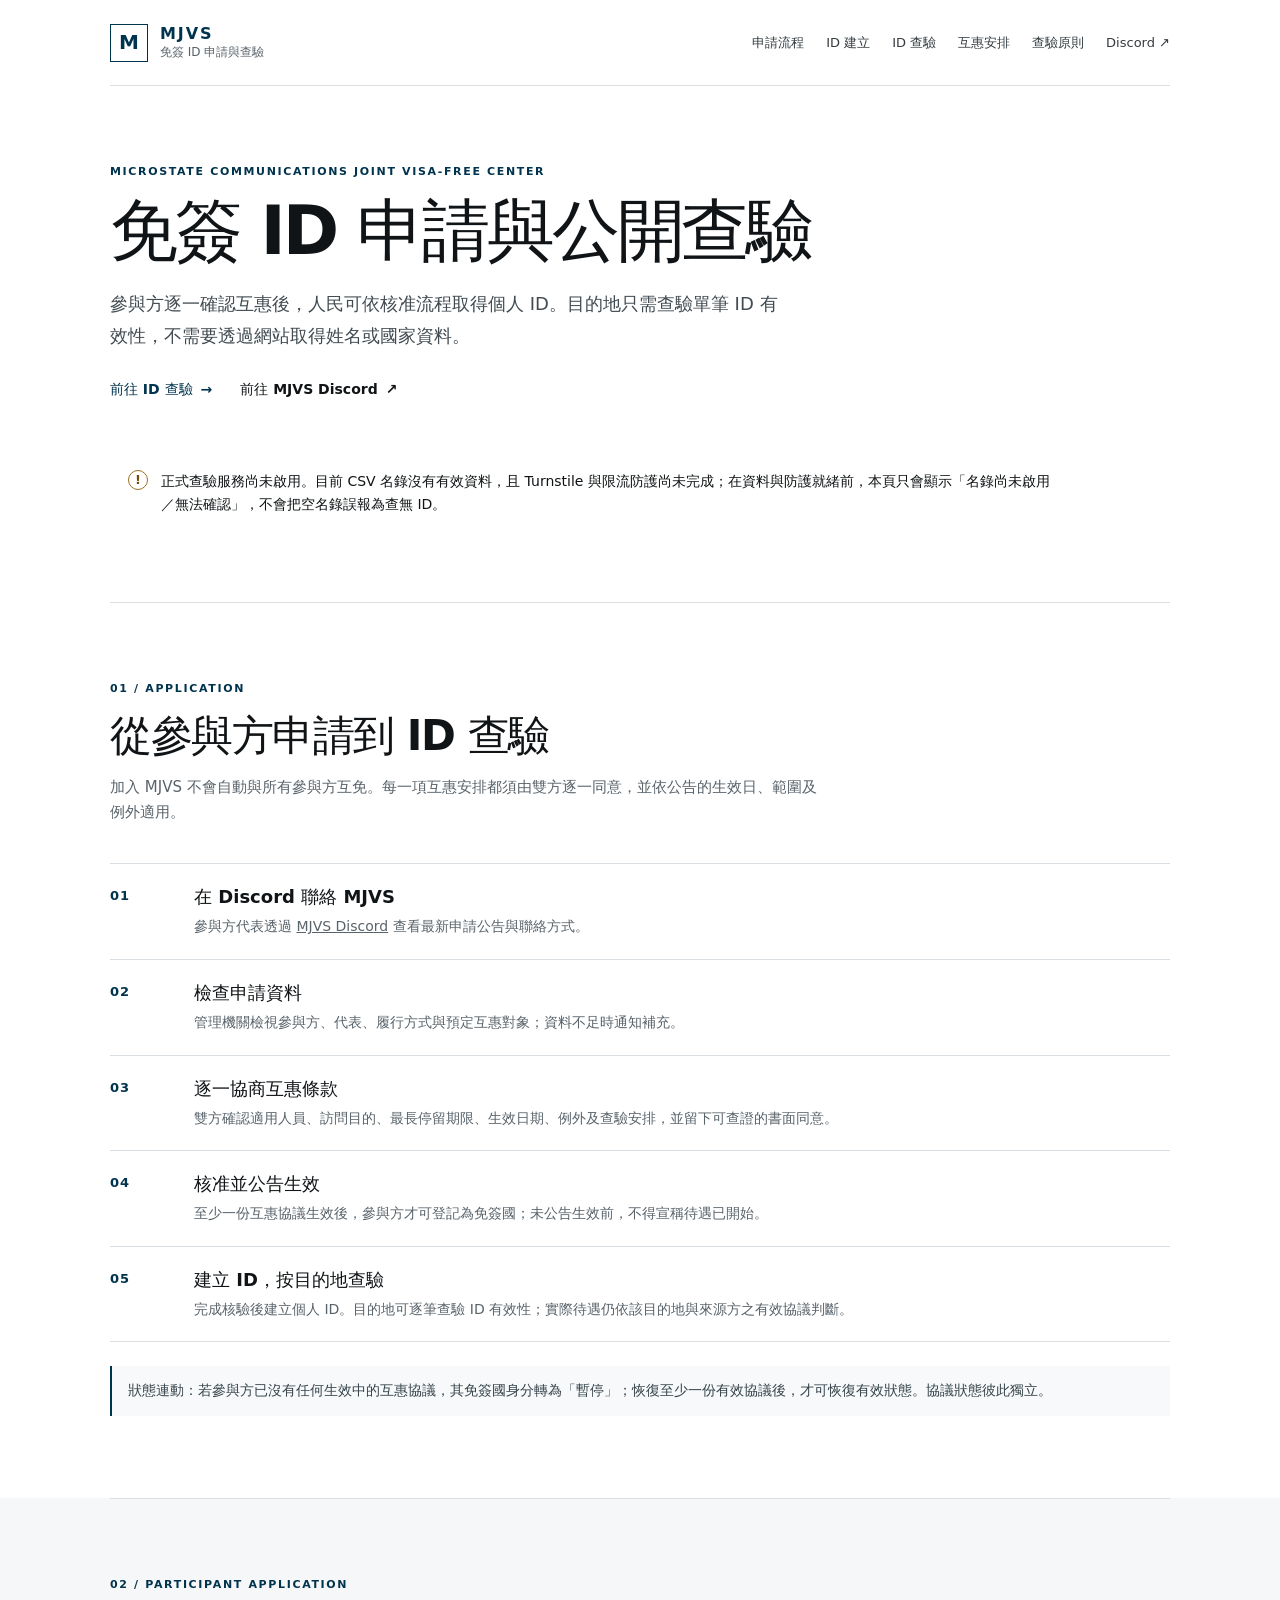
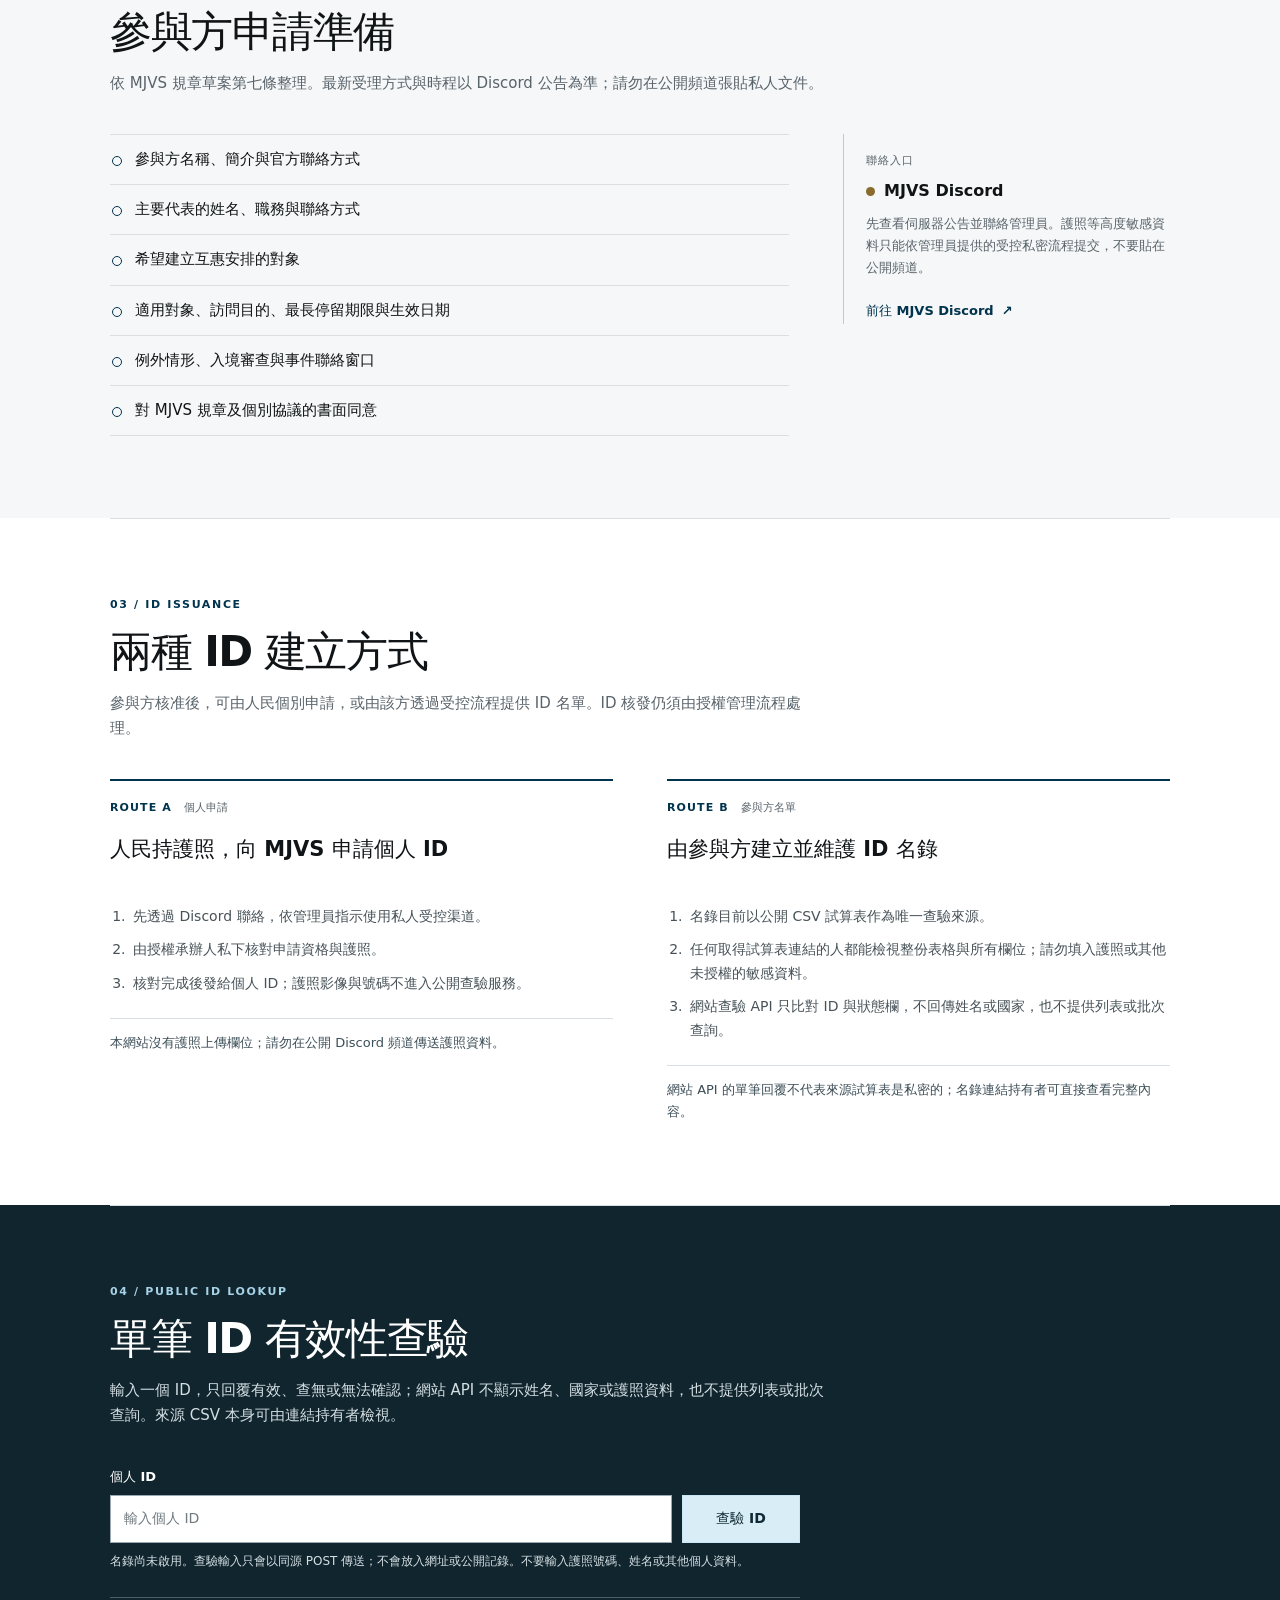
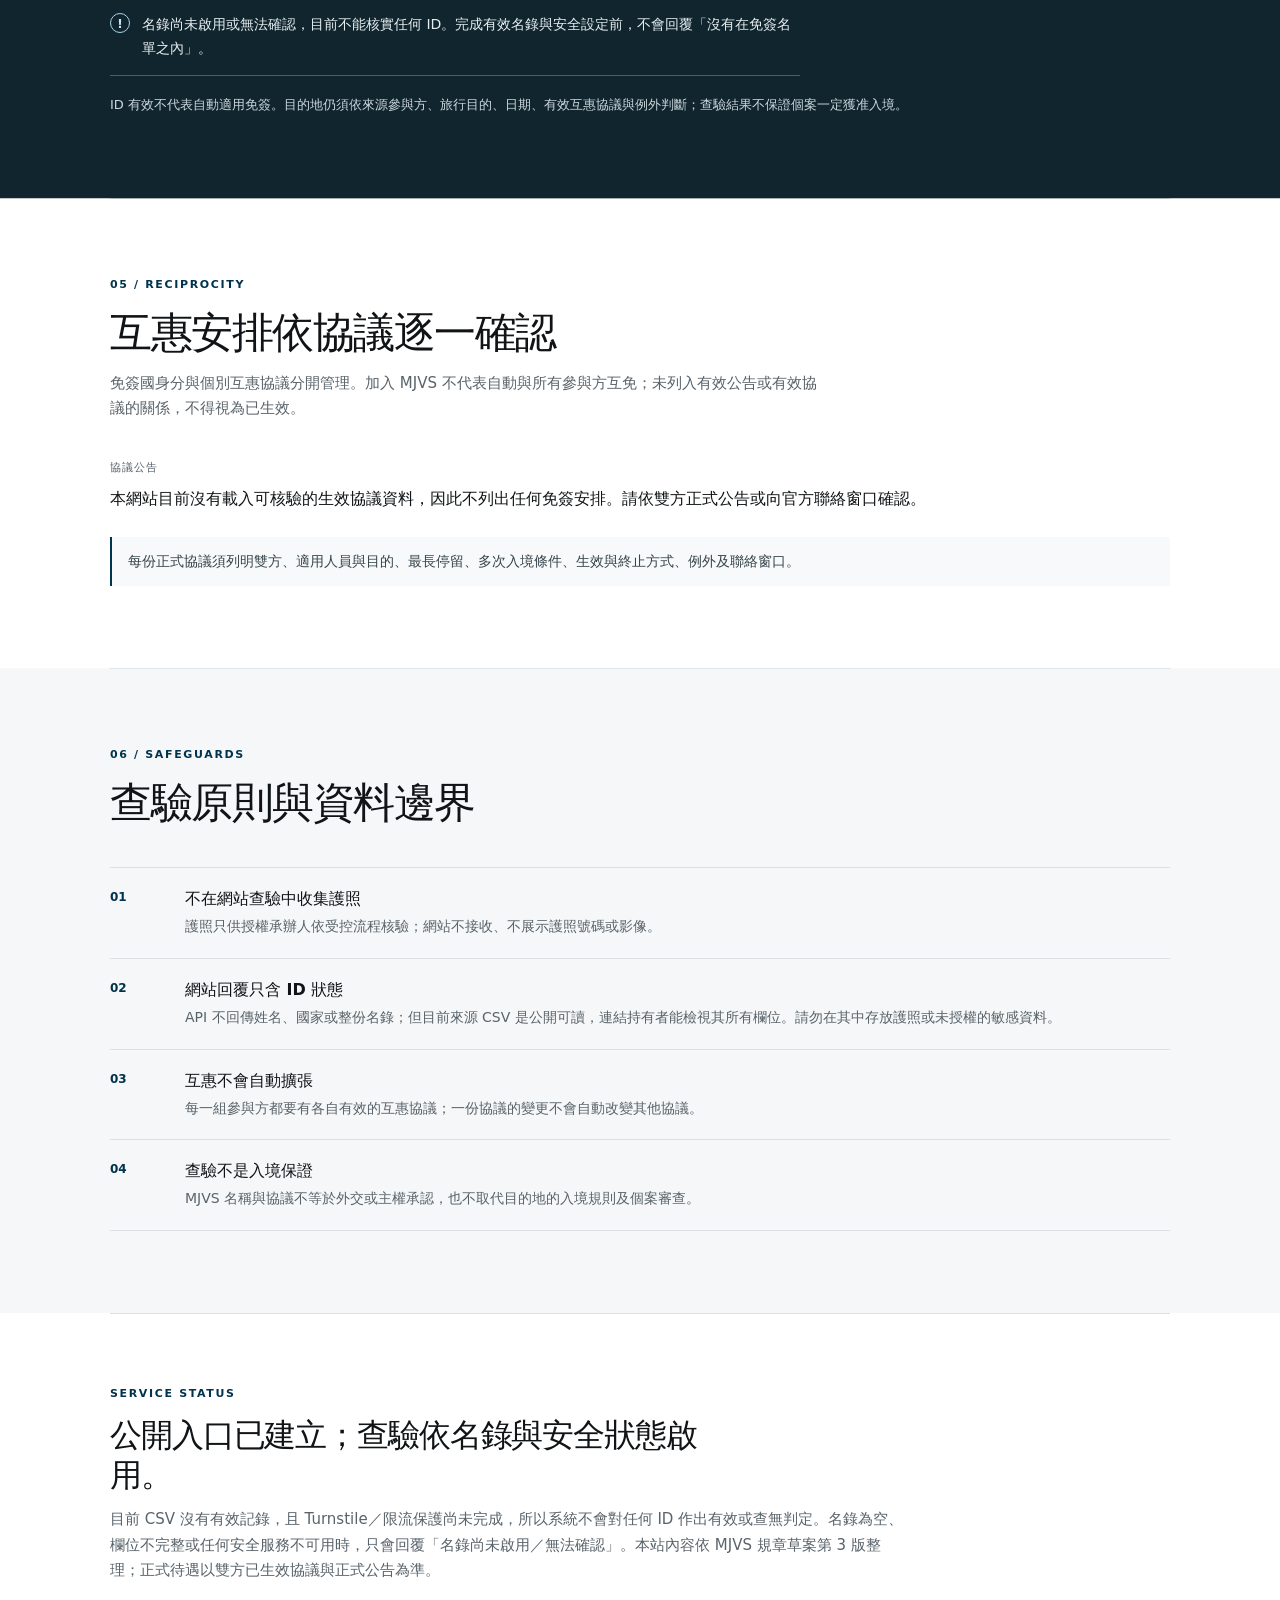
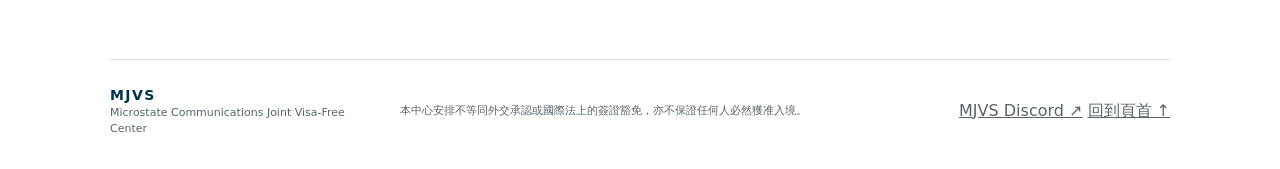
==== commit db499008: "Use public ID-status CSV lookup with fail-closed empty registry" ====
--- a/site/index.html
+++ b/site/index.html
@@ -31,14 +31,14 @@
     <section class="hero section-wrap" id="top" aria-labelledby="hero-title">
       <p class="eyebrow">MICROSTATE COMMUNICATIONS JOINT VISA-FREE CENTER</p>
       <h1 id="hero-title">免簽 ID 申請<br class="mobile-break">與公開查驗</h1>
-      <p class="hero-lede">參與方逐一確認互惠後，人民可依核准流程取得個人 ID。目的地只需輸入 ID 查驗有效性，不需取得私人名錄或護照資料。</p>
+      <p class="hero-lede">參與方逐一確認互惠後，人民可依核准流程取得個人 ID。目的地只需查驗單筆 ID 有效性，不需要透過網站取得姓名或國家資料。</p>
       <div class="hero-actions">
         <a class="text-link link-primary" href="#verify">前往 ID 查驗 <span aria-hidden="true">→</span></a>
         <a class="text-link" href="https://discord.gg/upPuxDWxUT" target="_blank" rel="noopener noreferrer">前往 MJVS Discord <span aria-hidden="true">↗</span></a>
       </div>
       <div class="notice notice-status" role="status">
         <span class="notice-mark" aria-hidden="true">!</span>
-        <p><strong>正式查驗服務尚未啟用。</strong>私密名錄讀取權限與防護設定尚未完成；在完成前，本頁只會顯示「名錄尚未啟用／無法確認」，不會把空名錄誤報為查無 ID。</p>
+        <p><strong>正式查驗服務尚未啟用。</strong>目前 CSV 名錄沒有有效資料，且 Turnstile 與限流防護尚未完成；在資料與防護就緒前，本頁只會顯示「名錄尚未啟用／無法確認」，不會把空名錄誤報為查無 ID。</p>
       </div>
     </section>
 
@@ -62,7 +62,7 @@
       <div class="section-heading">
         <p class="eyebrow">02 / PARTICIPANT APPLICATION</p>
         <h2 id="application-title">參與方申請準備</h2>
-        <p>依 MJVS 規章草案第七條整理。最新受理方式與時程以 Discord 公告為準；請勿在公開頻道張貼私人文件或完整名單。</p>
+        <p>依 MJVS 規章草案第七條整理。最新受理方式與時程以 Discord 公告為準；請勿在公開頻道張貼私人文件。</p>
       </div>
       <div class="application-grid">
         <ul class="checklist">
@@ -76,7 +76,7 @@
         <aside class="application-aside">
           <p class="mini-label">聯絡入口</p>
           <p class="status-line"><span class="status-dot" aria-hidden="true"></span>MJVS Discord</p>
-          <p>先查看伺服器公告並聯絡管理員。護照、個人 ID 或整份名單只能依管理員提供的受控私密流程提交，不要貼在公開頻道。</p>
+          <p>先查看伺服器公告並聯絡管理員。護照等高度敏感資料只能依管理員提供的受控私密流程提交，不要貼在公開頻道。</p>
           <a class="subtle-link" href="https://discord.gg/upPuxDWxUT" target="_blank" rel="noopener noreferrer">前往 MJVS Discord <span aria-hidden="true">↗</span></a>
         </aside>
       </div>
@@ -86,7 +86,7 @@
       <div class="section-heading">
         <p class="eyebrow">03 / ID ISSUANCE</p>
         <h2 id="id-title">兩種 ID 建立方式</h2>
-        <p>參與方核准後，可由人民個別申請，或由該方透過受控流程提供 ID 名單。兩種方式均不得把私人資料公開。</p>
+        <p>參與方核准後，可由人民個別申請，或由該方透過受控流程提供 ID 名單。ID 核發仍須由授權管理流程處理。</p>
       </div>
       <div class="routes">
         <article class="route-item">
@@ -101,13 +101,13 @@
         </article>
         <article class="route-item">
           <p class="route-kicker">ROUTE B <span>參與方名單</span></p>
-          <h3>參與方安全交付 ID 名單</h3>
+          <h3>由參與方建立並維護 ID 名錄</h3>
           <ol class="compact-steps">
-            <li>由參與方指定代表透過私密、受控渠道交付名單。</li>
-            <li>正式名錄維持在限權私密試算表，不公開分享或匯入公開 repository。</li>
-            <li>公開端僅允許一次查驗一個 ID，不提供名單瀏覽、下載或批次查詢。</li>
+            <li>名錄目前以公開 CSV 試算表作為唯一查驗來源。</li>
+            <li>任何取得試算表連結的人都能檢視整份表格與所有欄位；請勿填入護照或其他未授權的敏感資料。</li>
+            <li>網站查驗 API 只比對 ID 與狀態欄，不回傳姓名或國家，也不提供列表或批次查詢。</li>
           </ol>
-          <p class="route-safeguard">請勿在公開網站或 Discord 頻道張貼、上傳或轉寄完整名單。</p>
+          <p class="route-safeguard">網站 API 的單筆回覆不代表來源試算表是私密的；名錄連結持有者可直接查看完整內容。</p>
         </article>
       </div>
     </section>
@@ -116,7 +116,7 @@
       <div class="section-heading">
         <p class="eyebrow">04 / PUBLIC ID LOOKUP</p>
         <h2 id="verify-title">單筆 ID 有效性查驗</h2>
-        <p>輸入一個 ID，只回覆有效、查無或無法確認；不顯示姓名、國家、護照資料，也不提供整份名錄或批次查詢。</p>
+        <p>輸入一個 ID，只回覆有效、查無或無法確認；網站 API 不顯示姓名、國家或護照資料，也不提供列表或批次查詢。來源 CSV 本身可由連結持有者檢視。</p>
       </div>
       <div class="lookup-form" role="search" aria-label="MJVS ID 單筆查驗">
         <label for="id-number">個人 ID</label>
@@ -129,7 +129,7 @@
       </div>
       <div class="lookup-result is-error" id="lookup-result" role="status" aria-live="polite" aria-atomic="true">
         <span class="result-mark" aria-hidden="true">!</span>
-        <p>名錄尚未啟用或無法確認，目前不能核實任何 ID。完成私密名錄與安全設定前，不會回覆「沒有在免簽名單之內」。</p>
+        <p>名錄尚未啟用或無法確認，目前不能核實任何 ID。完成有效名錄與安全設定前，不會回覆「沒有在免簽名單之內」。</p>
       </div>
       <p class="lookup-disclaimer">ID 有效不代表自動適用免簽。目的地仍須依來源參與方、旅行目的、日期、有效互惠協議與例外判斷；查驗結果不保證個案一定獲准入境。</p>
     </section>
@@ -153,8 +153,8 @@
         <h2 id="rules-title">查驗原則與資料邊界</h2>
       </div>
       <div class="principles-list">
-        <article><span>01</span><div><h3>不公開護照資料</h3><p>護照只供授權承辦人私下核驗；公開查驗不接收、不展示護照號碼、影像或其他證件資料。</p></div></article>
-        <article><span>02</span><div><h3>不公開姓名或整份名錄</h3><p>公開端只以單筆 ID 回覆有效性，不回傳姓名、國家、原始 ID 或可下載名錄。</p></div></article>
+        <article><span>01</span><div><h3>不在網站查驗中收集護照</h3><p>護照只供授權承辦人依受控流程核驗；網站不接收、不展示護照號碼或影像。</p></div></article>
+        <article><span>02</span><div><h3>網站回覆只含 ID 狀態</h3><p>API 不回傳姓名、國家或整份名錄；但目前來源 CSV 是公開可讀，連結持有者能檢視其所有欄位。請勿在其中存放護照或未授權的敏感資料。</p></div></article>
         <article><span>03</span><div><h3>互惠不會自動擴張</h3><p>每一組參與方都要有各自有效的互惠協議；一份協議的變更不會自動改變其他協議。</p></div></article>
         <article><span>04</span><div><h3>查驗不是入境保證</h3><p>MJVS 名稱與協議不等於外交或主權承認，也不取代目的地的入境規則及個案審查。</p></div></article>
       </div>
@@ -162,8 +162,8 @@
 
     <section class="section-wrap closing-note" aria-label="網站營運狀態">
       <p class="eyebrow">SERVICE STATUS</p>
-      <h2>公開入口已建立；ID 查驗尚未啟用。</h2>
-      <p>公開網站提供申請流程與查驗入口。私密試算表認證、名錄完整性驗證及防列舉設定完成前，系統不會對任何 ID 作出有效或查無判定。本站內容依 MJVS 規章草案第 3 版整理；正式待遇以雙方已生效協議與正式公告為準。</p>
+      <h2>公開入口已建立；查驗依名錄與安全狀態啟用。</h2>
+      <p>目前 CSV 沒有有效記錄，且 Turnstile／限流保護尚未完成，所以系統不會對任何 ID 作出有效或查無判定。名錄為空、欄位不完整或任何安全服務不可用時，只會回覆「名錄尚未啟用／無法確認」。本站內容依 MJVS 規章草案第 3 版整理；正式待遇以雙方已生效協議與正式公告為準。</p>
     </section>
   </main>
 
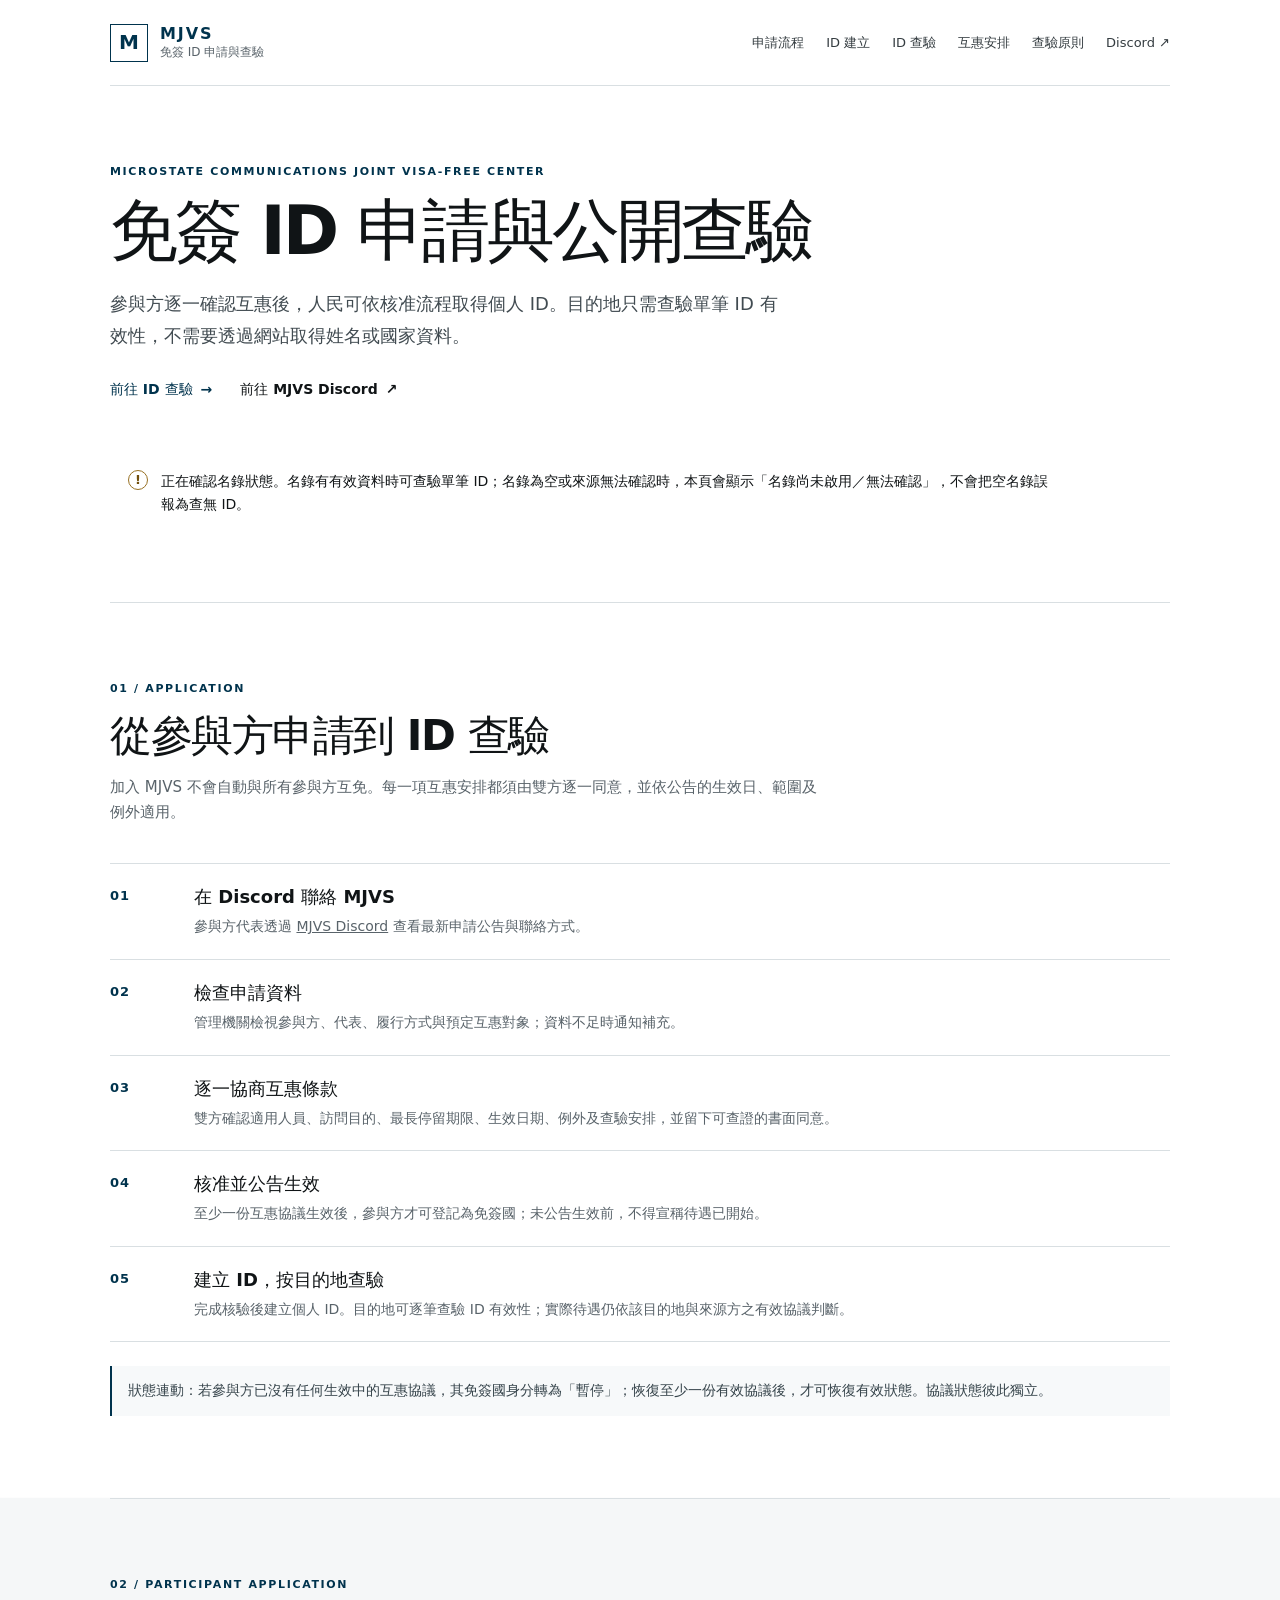
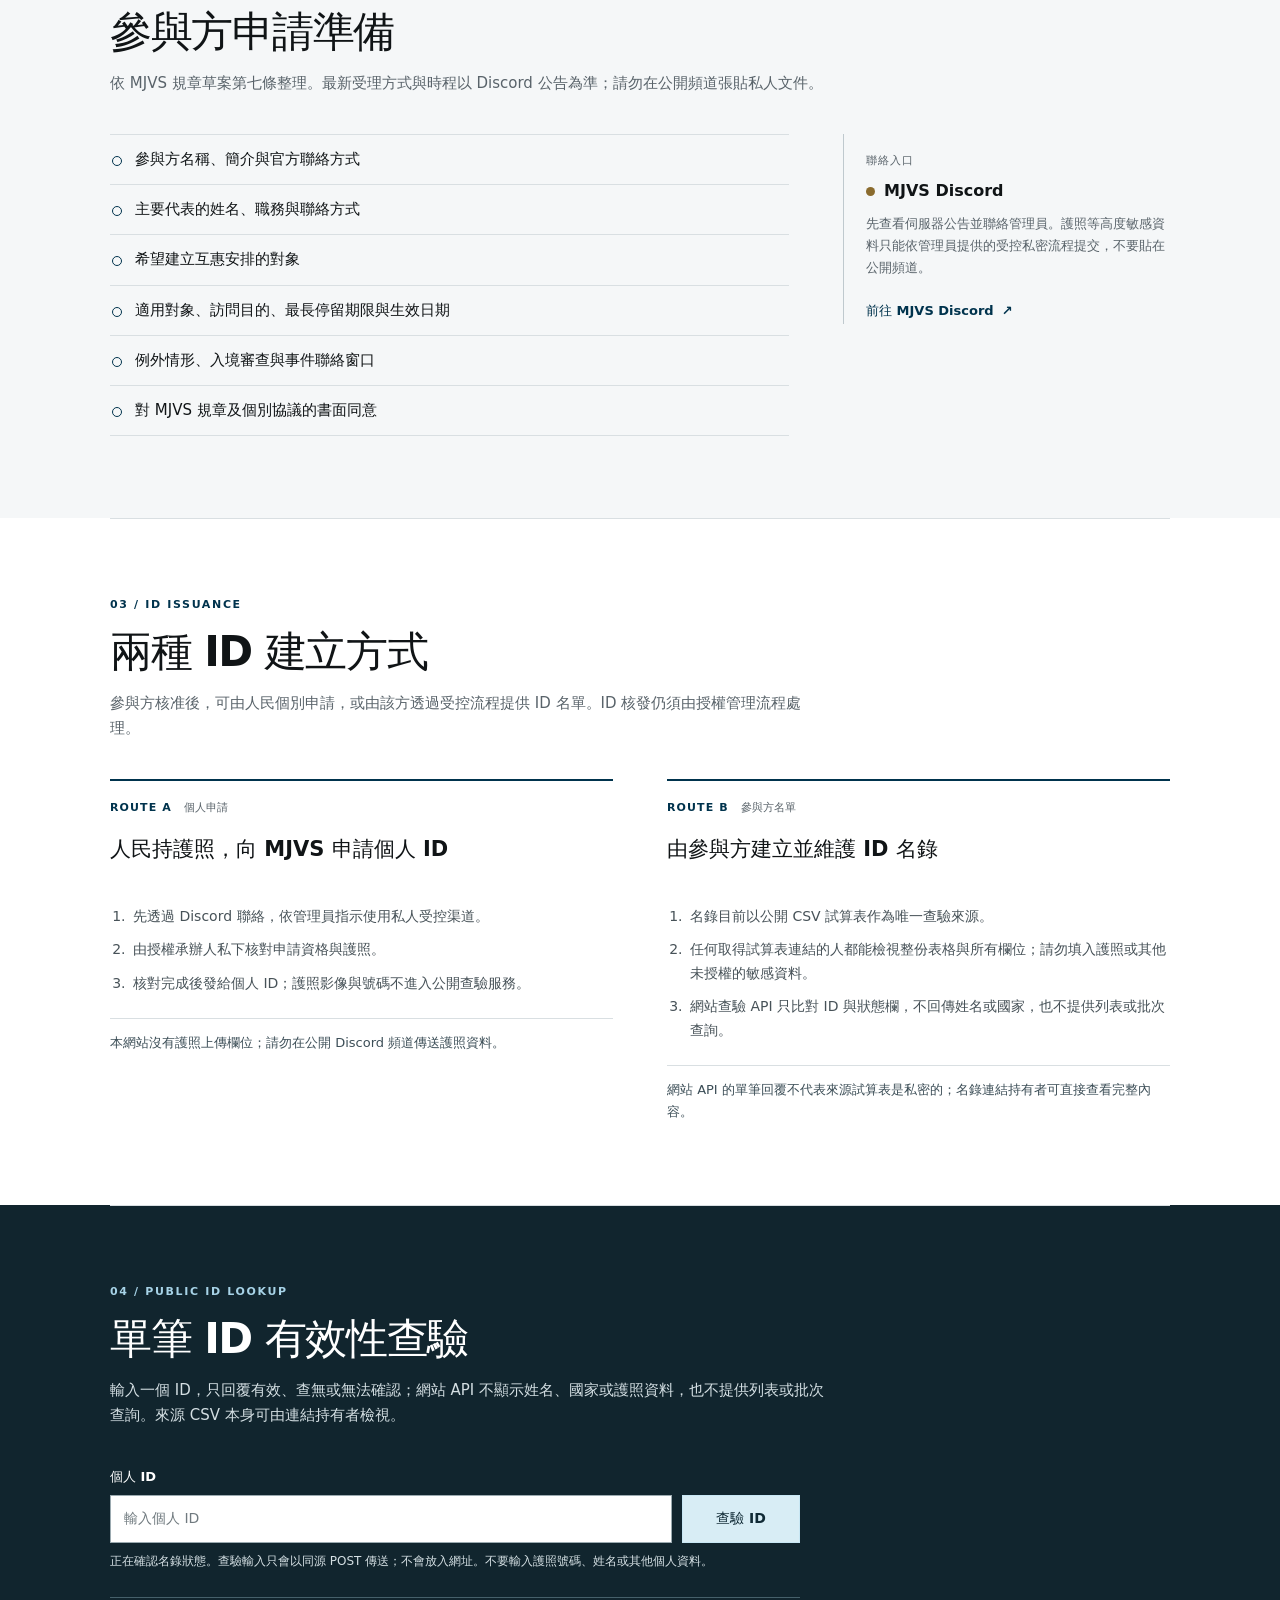
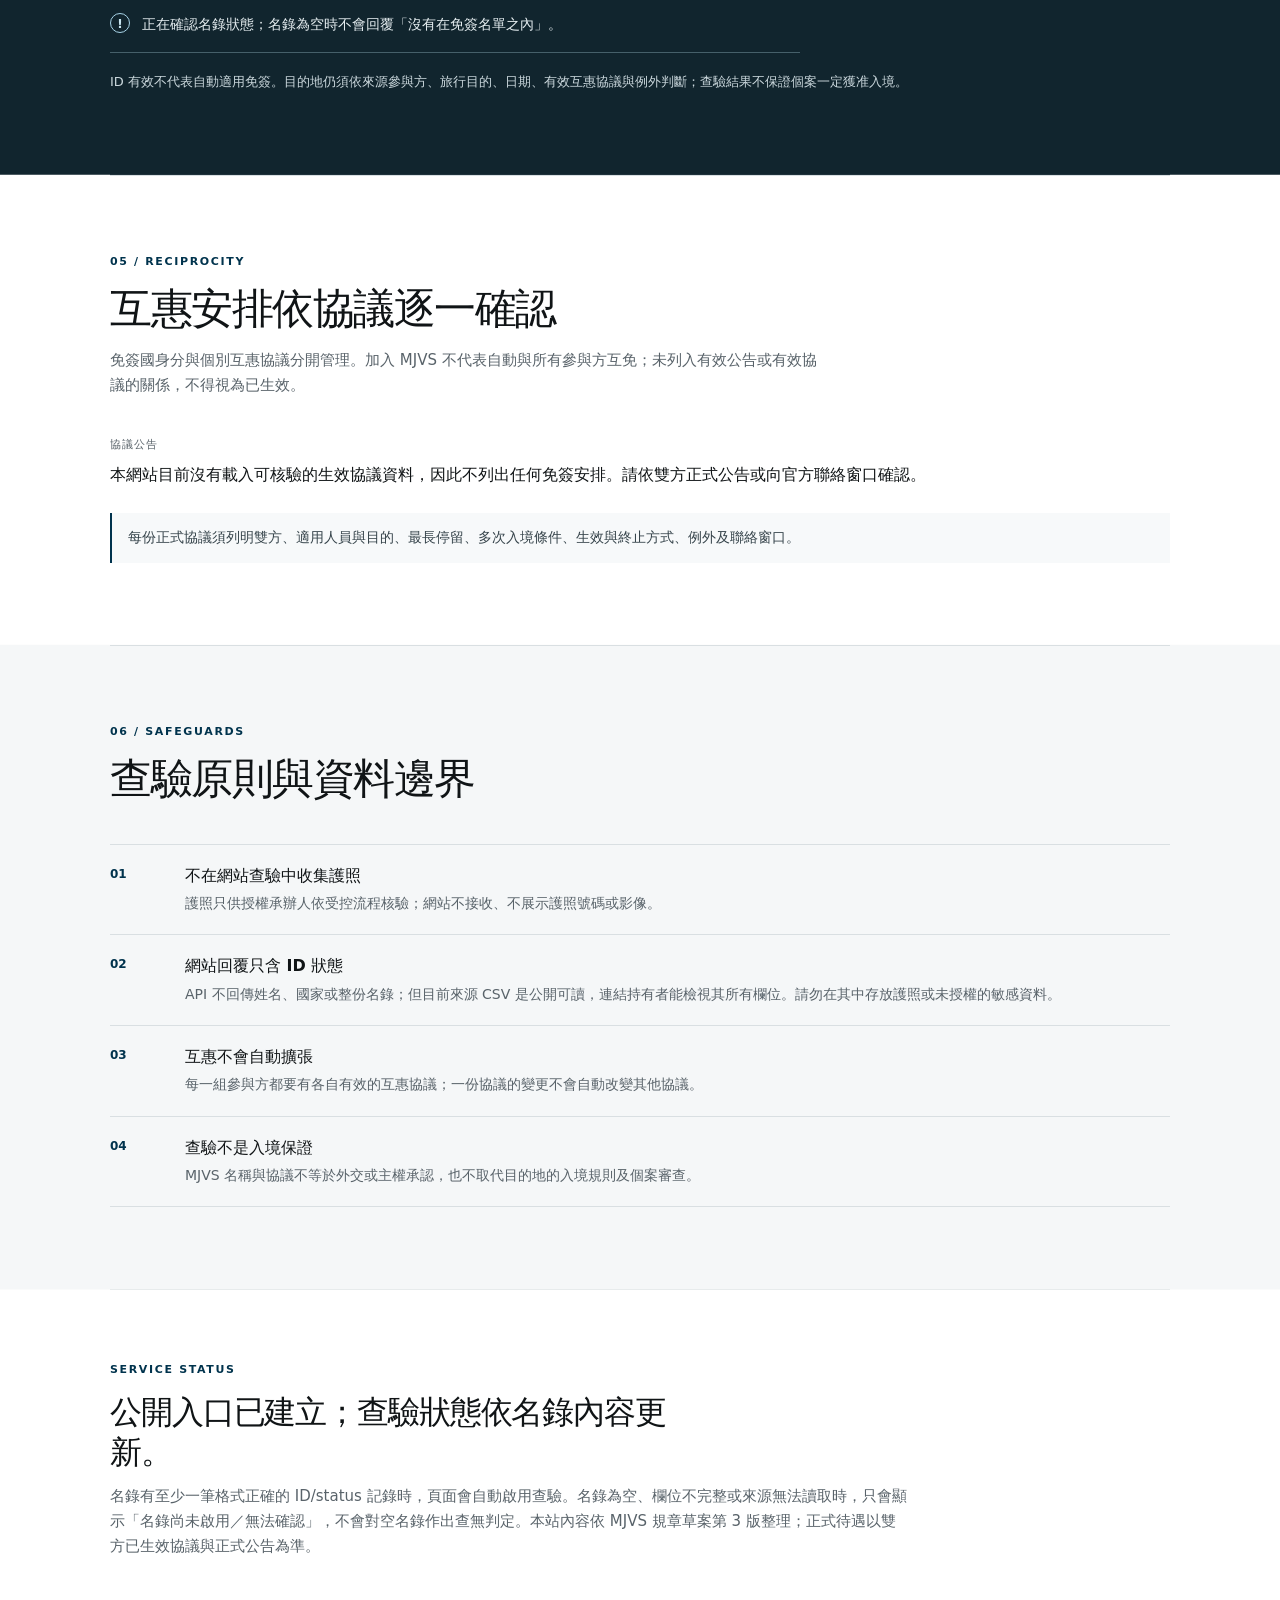
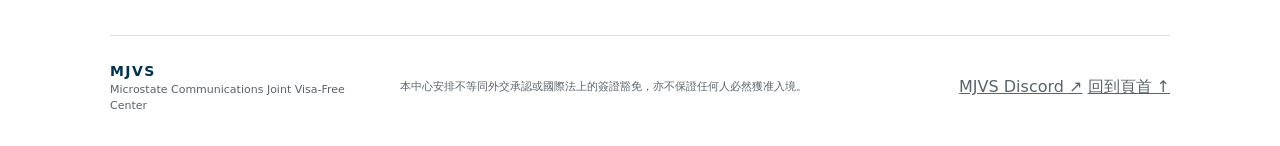
==== commit 56ca70c6: "Remove anti-abuse gates from public ID lookup" ====
--- a/site/index.html
+++ b/site/index.html
@@ -38,7 +38,7 @@
       </div>
       <div class="notice notice-status" role="status">
         <span class="notice-mark" aria-hidden="true">!</span>
-        <p><strong>正式查驗服務尚未啟用。</strong>目前 CSV 名錄沒有有效資料，且 Turnstile 與限流防護尚未完成；在資料與防護就緒前，本頁只會顯示「名錄尚未啟用／無法確認」，不會把空名錄誤報為查無 ID。</p>
+        <p><strong id="service-status-headline">正在確認名錄狀態。</strong>名錄有有效資料時可查驗單筆 ID；名錄為空或來源無法確認時，本頁會顯示「名錄尚未啟用／無法確認」，不會把空名錄誤報為查無 ID。</p>
       </div>
     </section>
 
@@ -124,12 +124,11 @@
           <input id="id-number" name="id-number" type="text" autocomplete="off" autocapitalize="characters" spellcheck="false" maxlength="128" placeholder="輸入個人 ID" aria-describedby="lookup-help" disabled>
           <button class="button-plain" type="button" id="lookup-button" disabled>查驗 ID</button>
         </div>
-        <div id="turnstile-widget" class="turnstile-slot" aria-label="查驗安全驗證"></div>
-        <p class="field-help" id="lookup-help">名錄尚未啟用。查驗輸入只會以同源 POST 傳送；不會放入網址或公開記錄。不要輸入護照號碼、姓名或其他個人資料。</p>
+        <p class="field-help" id="lookup-help">正在確認名錄狀態。查驗輸入只會以同源 POST 傳送；不會放入網址。不要輸入護照號碼、姓名或其他個人資料。</p>
       </div>
       <div class="lookup-result is-error" id="lookup-result" role="status" aria-live="polite" aria-atomic="true">
         <span class="result-mark" aria-hidden="true">!</span>
-        <p>名錄尚未啟用或無法確認，目前不能核實任何 ID。完成有效名錄與安全設定前，不會回覆「沒有在免簽名單之內」。</p>
+        <p>正在確認名錄狀態；名錄為空時不會回覆「沒有在免簽名單之內」。</p>
       </div>
       <p class="lookup-disclaimer">ID 有效不代表自動適用免簽。目的地仍須依來源參與方、旅行目的、日期、有效互惠協議與例外判斷；查驗結果不保證個案一定獲准入境。</p>
     </section>
@@ -162,8 +161,8 @@
 
     <section class="section-wrap closing-note" aria-label="網站營運狀態">
       <p class="eyebrow">SERVICE STATUS</p>
-      <h2>公開入口已建立；查驗依名錄與安全狀態啟用。</h2>
-      <p>目前 CSV 沒有有效記錄，且 Turnstile／限流保護尚未完成，所以系統不會對任何 ID 作出有效或查無判定。名錄為空、欄位不完整或任何安全服務不可用時，只會回覆「名錄尚未啟用／無法確認」。本站內容依 MJVS 規章草案第 3 版整理；正式待遇以雙方已生效協議與正式公告為準。</p>
+      <h2>公開入口已建立；查驗狀態依名錄內容更新。</h2>
+      <p>名錄有至少一筆格式正確的 ID/status 記錄時，頁面會自動啟用查驗。名錄為空、欄位不完整或來源無法讀取時，只會顯示「名錄尚未啟用／無法確認」，不會對空名錄作出查無判定。本站內容依 MJVS 規章草案第 3 版整理；正式待遇以雙方已生效協議與正式公告為準。</p>
     </section>
   </main>
 
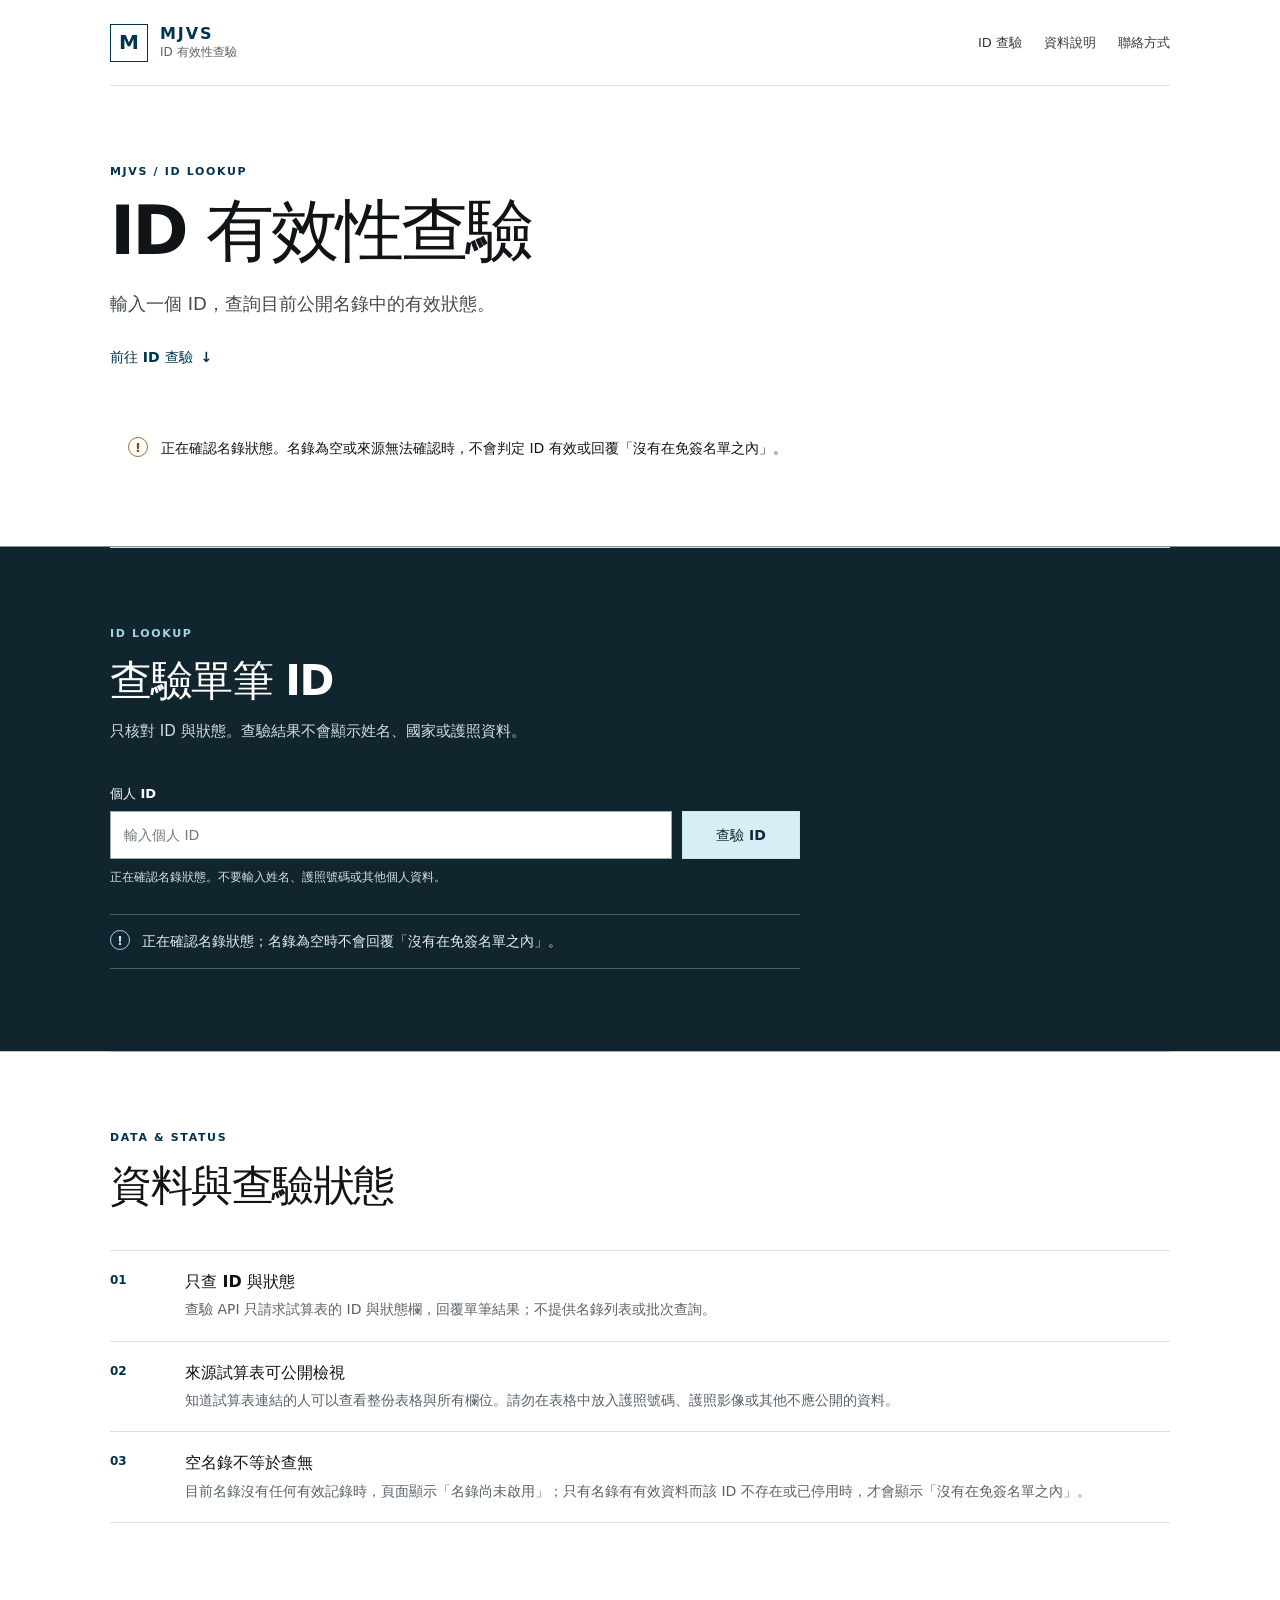
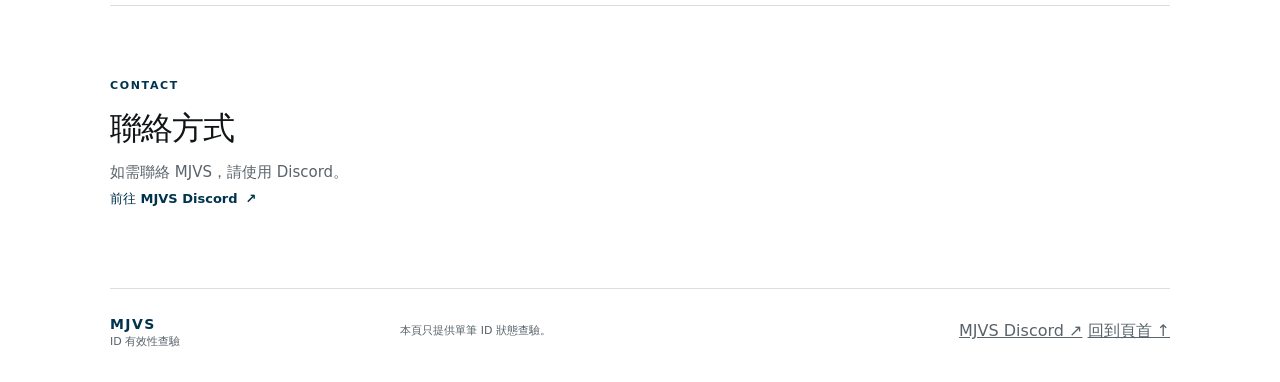
==== commit da563b62: "Reduce homepage to ID verification only" ====
--- a/site/index.html
+++ b/site/index.html
@@ -4,8 +4,8 @@
   <meta charset="utf-8">
   <meta name="viewport" content="width=device-width, initial-scale=1">
   <meta name="theme-color" content="#00334d">
-  <meta name="description" content="聯合微國家免簽中心（MJVS）公開入口：參與方互惠申請、ID 發放流程與單筆 ID 有效性查驗。">
-  <title>MJVS｜免簽 ID 申請與查驗入口</title>
+  <meta name="description" content="MJVS 單筆 ID 有效性查驗。">
+  <title>MJVS｜ID 有效性查驗</title>
   <link rel="icon" href="/favicon.svg" type="image/svg+xml">
   <link rel="stylesheet" href="/styles.css">
   <script src="/app.js" defer></script>
@@ -13,110 +13,36 @@
 <body>
   <a class="skip-link" href="#main">跳至主要內容</a>
   <header class="site-header">
-    <a class="brand" href="#top" aria-label="MJVS 免簽 ID 入口首頁">
+    <a class="brand" href="#top" aria-label="MJVS ID 查驗首頁">
       <span class="brand-mark" aria-hidden="true">M</span>
-      <span class="brand-copy"><strong>MJVS</strong><small>免簽 ID 申請與查驗</small></span>
+      <span class="brand-copy"><strong>MJVS</strong><small>ID 有效性查驗</small></span>
     </a>
     <nav class="site-nav" aria-label="主要導覽">
-      <a href="#process">申請流程</a>
-      <a href="#id-creation">ID 建立</a>
       <a href="#verify">ID 查驗</a>
-      <a href="#arrangements">互惠安排</a>
-      <a href="#rules">查驗原則</a>
-      <a href="https://discord.gg/upPuxDWxUT" target="_blank" rel="noopener noreferrer">Discord ↗</a>
+      <a href="#privacy">資料說明</a>
+      <a href="#contact">聯絡方式</a>
     </nav>
   </header>
 
   <main id="main">
     <section class="hero section-wrap" id="top" aria-labelledby="hero-title">
-      <p class="eyebrow">MICROSTATE COMMUNICATIONS JOINT VISA-FREE CENTER</p>
-      <h1 id="hero-title">免簽 ID 申請<br class="mobile-break">與公開查驗</h1>
-      <p class="hero-lede">參與方逐一確認互惠後，人民可依核准流程取得個人 ID。目的地只需查驗單筆 ID 有效性，不需要透過網站取得姓名或國家資料。</p>
+      <p class="eyebrow">MJVS / ID LOOKUP</p>
+      <h1 id="hero-title">ID 有效性查驗</h1>
+      <p class="hero-lede">輸入一個 ID，查詢目前公開名錄中的有效狀態。</p>
       <div class="hero-actions">
-        <a class="text-link link-primary" href="#verify">前往 ID 查驗 <span aria-hidden="true">→</span></a>
-        <a class="text-link" href="https://discord.gg/upPuxDWxUT" target="_blank" rel="noopener noreferrer">前往 MJVS Discord <span aria-hidden="true">↗</span></a>
+        <a class="text-link link-primary" href="#verify">前往 ID 查驗 <span aria-hidden="true">↓</span></a>
       </div>
-      <div class="notice notice-status" role="status">
+      <div class="notice notice-status" role="status" aria-live="polite">
         <span class="notice-mark" aria-hidden="true">!</span>
-        <p><strong id="service-status-headline">正在確認名錄狀態。</strong>名錄有有效資料時可查驗單筆 ID；名錄為空或來源無法確認時，本頁會顯示「名錄尚未啟用／無法確認」，不會把空名錄誤報為查無 ID。</p>
-      </div>
-    </section>
-
-    <section class="section-wrap section-block" id="process" aria-labelledby="process-title">
-      <div class="section-heading">
-        <p class="eyebrow">01 / APPLICATION</p>
-        <h2 id="process-title">從參與方申請到 ID 查驗</h2>
-        <p>加入 MJVS 不會自動與所有參與方互免。每一項互惠安排都須由雙方逐一同意，並依公告的生效日、範圍及例外適用。</p>
-      </div>
-      <ol class="process-list">
-        <li><span class="step-number">01</span><div><h3>在 Discord 聯絡 MJVS</h3><p>參與方代表透過 <a href="https://discord.gg/upPuxDWxUT" target="_blank" rel="noopener noreferrer">MJVS Discord</a> 查看最新申請公告與聯絡方式。</p></div></li>
-        <li><span class="step-number">02</span><div><h3>檢查申請資料</h3><p>管理機關檢視參與方、代表、履行方式與預定互惠對象；資料不足時通知補充。</p></div></li>
-        <li><span class="step-number">03</span><div><h3>逐一協商互惠條款</h3><p>雙方確認適用人員、訪問目的、最長停留期限、生效日期、例外及查驗安排，並留下可查證的書面同意。</p></div></li>
-        <li><span class="step-number">04</span><div><h3>核准並公告生效</h3><p>至少一份互惠協議生效後，參與方才可登記為免簽國；未公告生效前，不得宣稱待遇已開始。</p></div></li>
-        <li><span class="step-number">05</span><div><h3>建立 ID，按目的地查驗</h3><p>完成核驗後建立個人 ID。目的地可逐筆查驗 ID 有效性；實際待遇仍依該目的地與來源方之有效協議判斷。</p></div></li>
-      </ol>
-      <p class="inline-note"><strong>狀態連動：</strong>若參與方已沒有任何生效中的互惠協議，其免簽國身分轉為「暫停」；恢復至少一份有效協議後，才可恢復有效狀態。協議狀態彼此獨立。</p>
-    </section>
-
-    <section class="section-wrap section-block section-tint" id="application" aria-labelledby="application-title">
-      <div class="section-heading">
-        <p class="eyebrow">02 / PARTICIPANT APPLICATION</p>
-        <h2 id="application-title">參與方申請準備</h2>
-        <p>依 MJVS 規章草案第七條整理。最新受理方式與時程以 Discord 公告為準；請勿在公開頻道張貼私人文件。</p>
-      </div>
-      <div class="application-grid">
-        <ul class="checklist">
-          <li>參與方名稱、簡介與官方聯絡方式</li>
-          <li>主要代表的姓名、職務與聯絡方式</li>
-          <li>希望建立互惠安排的對象</li>
-          <li>適用對象、訪問目的、最長停留期限與生效日期</li>
-          <li>例外情形、入境審查與事件聯絡窗口</li>
-          <li>對 MJVS 規章及個別協議的書面同意</li>
-        </ul>
-        <aside class="application-aside">
-          <p class="mini-label">聯絡入口</p>
-          <p class="status-line"><span class="status-dot" aria-hidden="true"></span>MJVS Discord</p>
-          <p>先查看伺服器公告並聯絡管理員。護照等高度敏感資料只能依管理員提供的受控私密流程提交，不要貼在公開頻道。</p>
-          <a class="subtle-link" href="https://discord.gg/upPuxDWxUT" target="_blank" rel="noopener noreferrer">前往 MJVS Discord <span aria-hidden="true">↗</span></a>
-        </aside>
-      </div>
-    </section>
-
-    <section class="section-wrap section-block" id="id-creation" aria-labelledby="id-title">
-      <div class="section-heading">
-        <p class="eyebrow">03 / ID ISSUANCE</p>
-        <h2 id="id-title">兩種 ID 建立方式</h2>
-        <p>參與方核准後，可由人民個別申請，或由該方透過受控流程提供 ID 名單。ID 核發仍須由授權管理流程處理。</p>
-      </div>
-      <div class="routes">
-        <article class="route-item">
-          <p class="route-kicker">ROUTE A <span>個人申請</span></p>
-          <h3>人民持護照，向 MJVS 申請個人 ID</h3>
-          <ol class="compact-steps">
-            <li>先透過 Discord 聯絡，依管理員指示使用私人受控渠道。</li>
-            <li>由授權承辦人私下核對申請資格與護照。</li>
-            <li>核對完成後發給個人 ID；護照影像與號碼不進入公開查驗服務。</li>
-          </ol>
-          <p class="route-safeguard">本網站沒有護照上傳欄位；請勿在公開 Discord 頻道傳送護照資料。</p>
-        </article>
-        <article class="route-item">
-          <p class="route-kicker">ROUTE B <span>參與方名單</span></p>
-          <h3>由參與方建立並維護 ID 名錄</h3>
-          <ol class="compact-steps">
-            <li>名錄目前以公開 CSV 試算表作為唯一查驗來源。</li>
-            <li>任何取得試算表連結的人都能檢視整份表格與所有欄位；請勿填入護照或其他未授權的敏感資料。</li>
-            <li>網站查驗 API 只比對 ID 與狀態欄，不回傳姓名或國家，也不提供列表或批次查詢。</li>
-          </ol>
-          <p class="route-safeguard">網站 API 的單筆回覆不代表來源試算表是私密的；名錄連結持有者可直接查看完整內容。</p>
-        </article>
+        <p><strong id="service-status-headline">正在確認名錄狀態。</strong>名錄為空或來源無法確認時，不會判定 ID 有效或回覆「沒有在免簽名單之內」。</p>
       </div>
     </section>
 
     <section class="section-wrap section-block section-dark" id="verify" aria-labelledby="verify-title">
       <div class="section-heading">
-        <p class="eyebrow">04 / PUBLIC ID LOOKUP</p>
-        <h2 id="verify-title">單筆 ID 有效性查驗</h2>
-        <p>輸入一個 ID，只回覆有效、查無或無法確認；網站 API 不顯示姓名、國家或護照資料，也不提供列表或批次查詢。來源 CSV 本身可由連結持有者檢視。</p>
+        <p class="eyebrow">ID LOOKUP</p>
+        <h2 id="verify-title">查驗單筆 ID</h2>
+        <p>只核對 ID 與狀態。查驗結果不會顯示姓名、國家或護照資料。</p>
       </div>
       <div class="lookup-form" role="search" aria-label="MJVS ID 單筆查驗">
         <label for="id-number">個人 ID</label>
@@ -124,51 +50,37 @@
           <input id="id-number" name="id-number" type="text" autocomplete="off" autocapitalize="characters" spellcheck="false" maxlength="128" placeholder="輸入個人 ID" aria-describedby="lookup-help" disabled>
           <button class="button-plain" type="button" id="lookup-button" disabled>查驗 ID</button>
         </div>
-        <p class="field-help" id="lookup-help">正在確認名錄狀態。查驗輸入只會以同源 POST 傳送；不會放入網址。不要輸入護照號碼、姓名或其他個人資料。</p>
+        <p class="field-help" id="lookup-help">正在確認名錄狀態。不要輸入姓名、護照號碼或其他個人資料。</p>
       </div>
       <div class="lookup-result is-error" id="lookup-result" role="status" aria-live="polite" aria-atomic="true">
         <span class="result-mark" aria-hidden="true">!</span>
         <p>正在確認名錄狀態；名錄為空時不會回覆「沒有在免簽名單之內」。</p>
       </div>
-      <p class="lookup-disclaimer">ID 有效不代表自動適用免簽。目的地仍須依來源參與方、旅行目的、日期、有效互惠協議與例外判斷；查驗結果不保證個案一定獲准入境。</p>
     </section>
 
-    <section class="section-wrap section-block" id="arrangements" aria-labelledby="arrangements-title">
+    <section class="section-wrap section-block" id="privacy" aria-labelledby="privacy-title">
       <div class="section-heading">
-        <p class="eyebrow">05 / RECIPROCITY</p>
-        <h2 id="arrangements-title">互惠安排依協議逐一確認</h2>
-        <p>免簽國身分與個別互惠協議分開管理。加入 MJVS 不代表自動與所有參與方互免；未列入有效公告或有效協議的關係，不得視為已生效。</p>
-      </div>
-      <div class="agreement-empty" role="status">
-        <p class="mini-label">協議公告</p>
-        <p>本網站目前沒有載入可核驗的生效協議資料，因此不列出任何免簽安排。請依雙方正式公告或向官方聯絡窗口確認。</p>
-      </div>
-      <p class="inline-note">每份正式協議須列明雙方、適用人員與目的、最長停留、多次入境條件、生效與終止方式、例外及聯絡窗口。</p>
-    </section>
-
-    <section class="section-wrap section-block section-tint" id="rules" aria-labelledby="rules-title">
-      <div class="section-heading">
-        <p class="eyebrow">06 / SAFEGUARDS</p>
-        <h2 id="rules-title">查驗原則與資料邊界</h2>
+        <p class="eyebrow">DATA &amp; STATUS</p>
+        <h2 id="privacy-title">資料與查驗狀態</h2>
       </div>
       <div class="principles-list">
-        <article><span>01</span><div><h3>不在網站查驗中收集護照</h3><p>護照只供授權承辦人依受控流程核驗；網站不接收、不展示護照號碼或影像。</p></div></article>
-        <article><span>02</span><div><h3>網站回覆只含 ID 狀態</h3><p>API 不回傳姓名、國家或整份名錄；但目前來源 CSV 是公開可讀，連結持有者能檢視其所有欄位。請勿在其中存放護照或未授權的敏感資料。</p></div></article>
-        <article><span>03</span><div><h3>互惠不會自動擴張</h3><p>每一組參與方都要有各自有效的互惠協議；一份協議的變更不會自動改變其他協議。</p></div></article>
-        <article><span>04</span><div><h3>查驗不是入境保證</h3><p>MJVS 名稱與協議不等於外交或主權承認，也不取代目的地的入境規則及個案審查。</p></div></article>
+        <article><span>01</span><div><h3>只查 ID 與狀態</h3><p>查驗 API 只請求試算表的 ID 與狀態欄，回覆單筆結果；不提供名錄列表或批次查詢。</p></div></article>
+        <article><span>02</span><div><h3>來源試算表可公開檢視</h3><p>知道試算表連結的人可以查看整份表格與所有欄位。請勿在表格中放入護照號碼、護照影像或其他不應公開的資料。</p></div></article>
+        <article><span>03</span><div><h3>空名錄不等於查無</h3><p>目前名錄沒有任何有效記錄時，頁面顯示「名錄尚未啟用」；只有名錄有有效資料而該 ID 不存在或已停用時，才會顯示「沒有在免簽名單之內」。</p></div></article>
       </div>
     </section>
 
-    <section class="section-wrap closing-note" aria-label="網站營運狀態">
-      <p class="eyebrow">SERVICE STATUS</p>
-      <h2>公開入口已建立；查驗狀態依名錄內容更新。</h2>
-      <p>名錄有至少一筆格式正確的 ID/status 記錄時，頁面會自動啟用查驗。名錄為空、欄位不完整或來源無法讀取時，只會顯示「名錄尚未啟用／無法確認」，不會對空名錄作出查無判定。本站內容依 MJVS 規章草案第 3 版整理；正式待遇以雙方已生效協議與正式公告為準。</p>
+    <section class="section-wrap closing-note" id="contact" aria-labelledby="contact-title">
+      <p class="eyebrow">CONTACT</p>
+      <h2 id="contact-title">聯絡方式</h2>
+      <p>如需聯絡 MJVS，請使用 Discord。</p>
+      <a class="subtle-link" href="https://discord.gg/upPuxDWxUT" target="_blank" rel="noopener noreferrer">前往 MJVS Discord <span aria-hidden="true">↗</span></a>
     </section>
   </main>
 
   <footer class="site-footer">
-    <div><strong>MJVS</strong><span>Microstate Communications Joint Visa-Free Center</span></div>
-    <p>本中心安排不等同外交承認或國際法上的簽證豁免，亦不保證任何人必然獲准入境。</p>
+    <div><strong>MJVS</strong><span>ID 有效性查驗</span></div>
+    <p>本頁只提供單筆 ID 狀態查驗。</p>
     <nav class="footer-links" aria-label="頁尾連結">
       <a href="https://discord.gg/upPuxDWxUT" target="_blank" rel="noopener noreferrer">MJVS Discord ↗</a>
       <a href="#top">回到頁首 ↑</a>
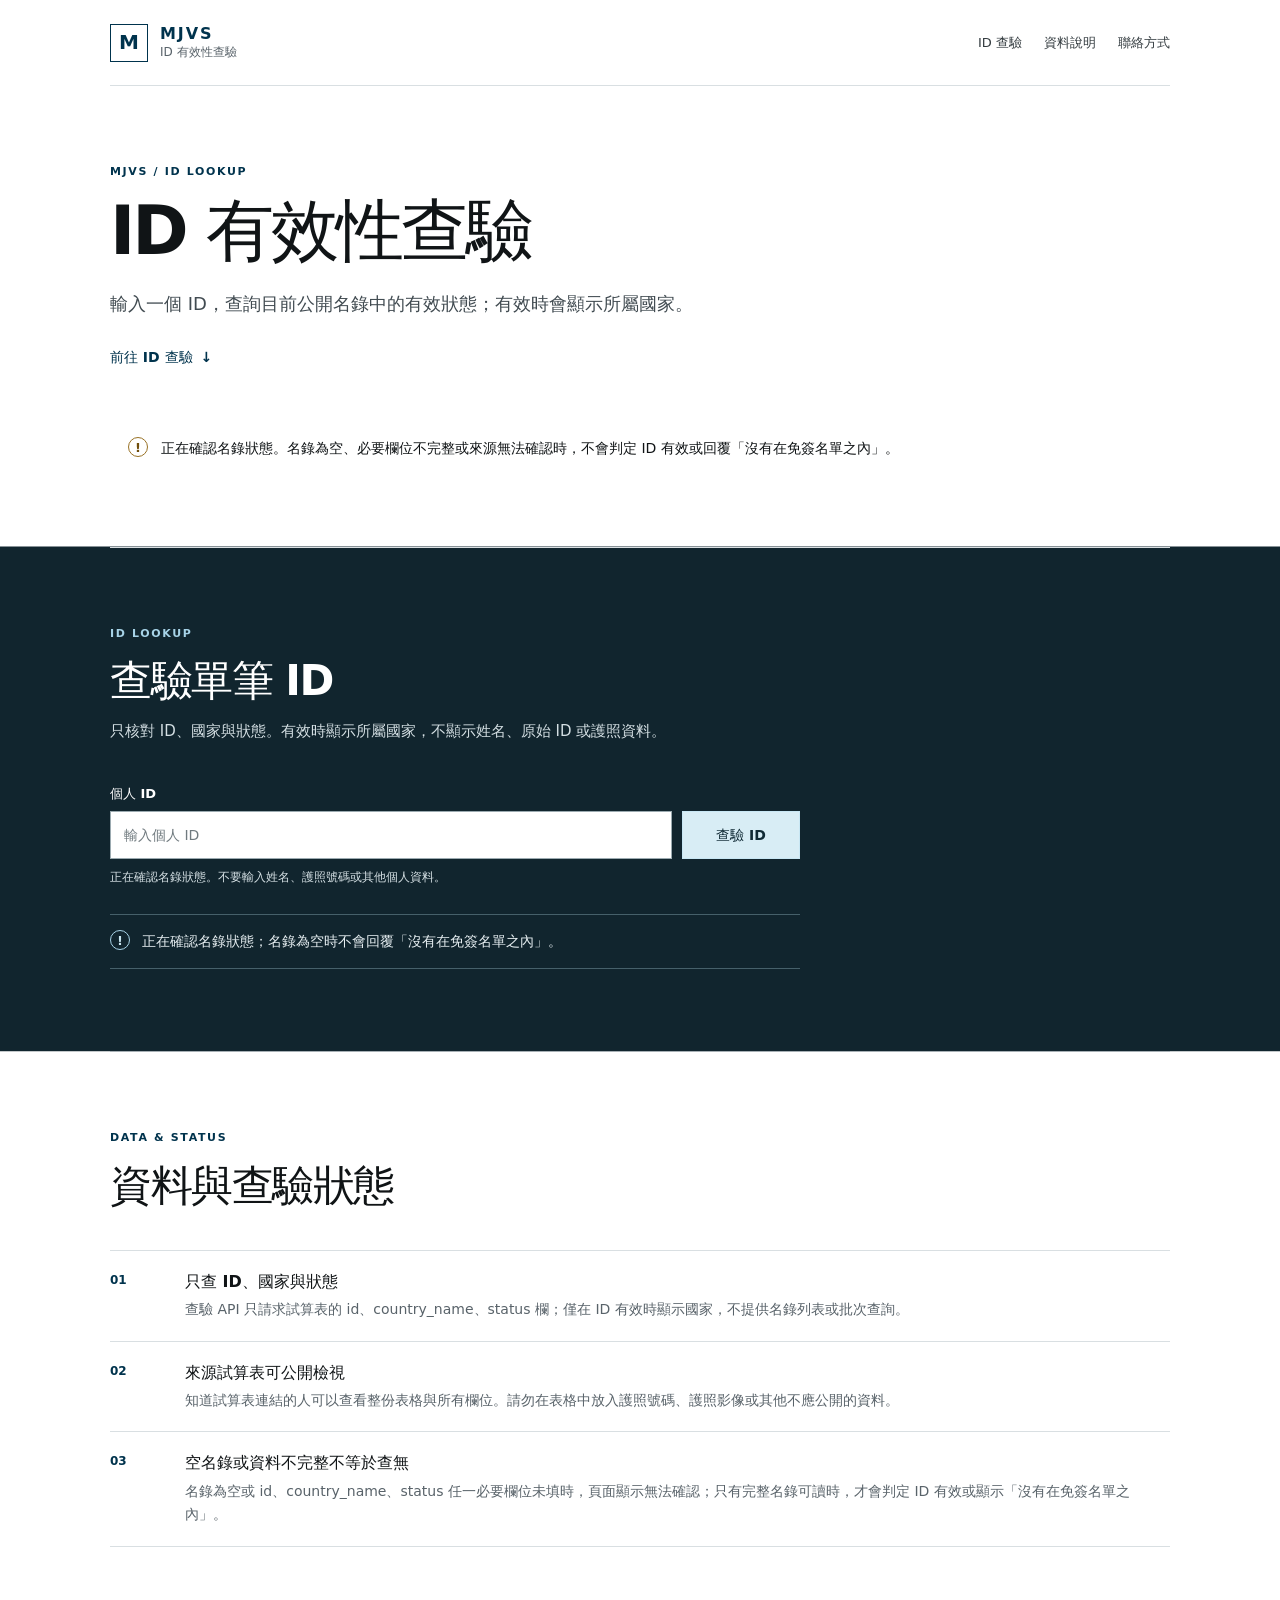
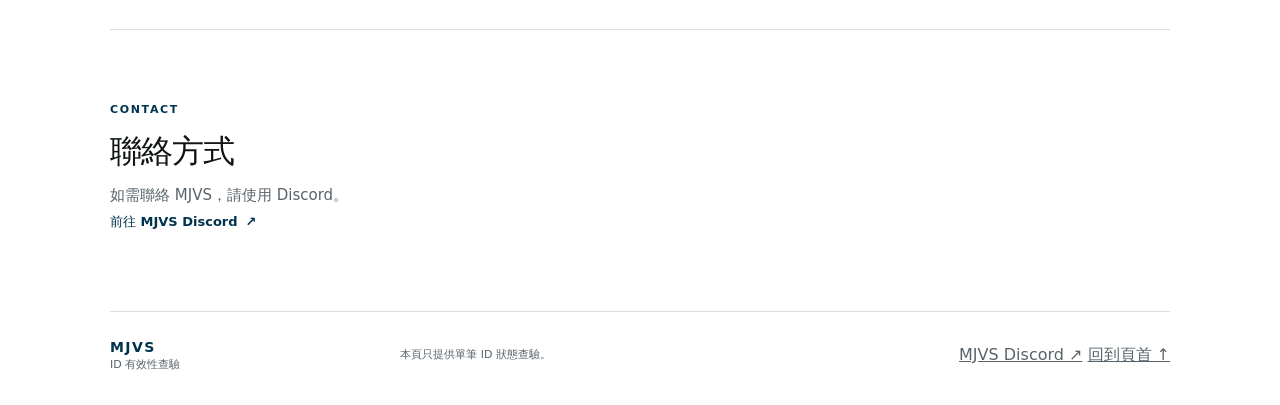
==== commit bc5579f1: "Show country for valid ID lookups" ====
--- a/site/index.html
+++ b/site/index.html
@@ -28,13 +28,13 @@
     <section class="hero section-wrap" id="top" aria-labelledby="hero-title">
       <p class="eyebrow">MJVS / ID LOOKUP</p>
       <h1 id="hero-title">ID 有效性查驗</h1>
-      <p class="hero-lede">輸入一個 ID，查詢目前公開名錄中的有效狀態。</p>
+      <p class="hero-lede">輸入一個 ID，查詢目前公開名錄中的有效狀態；有效時會顯示所屬國家。</p>
       <div class="hero-actions">
         <a class="text-link link-primary" href="#verify">前往 ID 查驗 <span aria-hidden="true">↓</span></a>
       </div>
       <div class="notice notice-status" role="status" aria-live="polite">
         <span class="notice-mark" aria-hidden="true">!</span>
-        <p><strong id="service-status-headline">正在確認名錄狀態。</strong>名錄為空或來源無法確認時，不會判定 ID 有效或回覆「沒有在免簽名單之內」。</p>
+        <p><strong id="service-status-headline">正在確認名錄狀態。</strong>名錄為空、必要欄位不完整或來源無法確認時，不會判定 ID 有效或回覆「沒有在免簽名單之內」。</p>
       </div>
     </section>
 
@@ -42,7 +42,7 @@
       <div class="section-heading">
         <p class="eyebrow">ID LOOKUP</p>
         <h2 id="verify-title">查驗單筆 ID</h2>
-        <p>只核對 ID 與狀態。查驗結果不會顯示姓名、國家或護照資料。</p>
+        <p>只核對 ID、國家與狀態。有效時顯示所屬國家，不顯示姓名、原始 ID 或護照資料。</p>
       </div>
       <div class="lookup-form" role="search" aria-label="MJVS ID 單筆查驗">
         <label for="id-number">個人 ID</label>
@@ -64,9 +64,9 @@
         <h2 id="privacy-title">資料與查驗狀態</h2>
       </div>
       <div class="principles-list">
-        <article><span>01</span><div><h3>只查 ID 與狀態</h3><p>查驗 API 只請求試算表的 ID 與狀態欄，回覆單筆結果；不提供名錄列表或批次查詢。</p></div></article>
+        <article><span>01</span><div><h3>只查 ID、國家與狀態</h3><p>查驗 API 只請求試算表的 id、country_name、status 欄；僅在 ID 有效時顯示國家，不提供名錄列表或批次查詢。</p></div></article>
         <article><span>02</span><div><h3>來源試算表可公開檢視</h3><p>知道試算表連結的人可以查看整份表格與所有欄位。請勿在表格中放入護照號碼、護照影像或其他不應公開的資料。</p></div></article>
-        <article><span>03</span><div><h3>空名錄不等於查無</h3><p>目前名錄沒有任何有效記錄時，頁面顯示「名錄尚未啟用」；只有名錄有有效資料而該 ID 不存在或已停用時，才會顯示「沒有在免簽名單之內」。</p></div></article>
+        <article><span>03</span><div><h3>空名錄或資料不完整不等於查無</h3><p>名錄為空或 id、country_name、status 任一必要欄位未填時，頁面顯示無法確認；只有完整名錄可讀時，才會判定 ID 有效或顯示「沒有在免簽名單之內」。</p></div></article>
       </div>
     </section>
 
